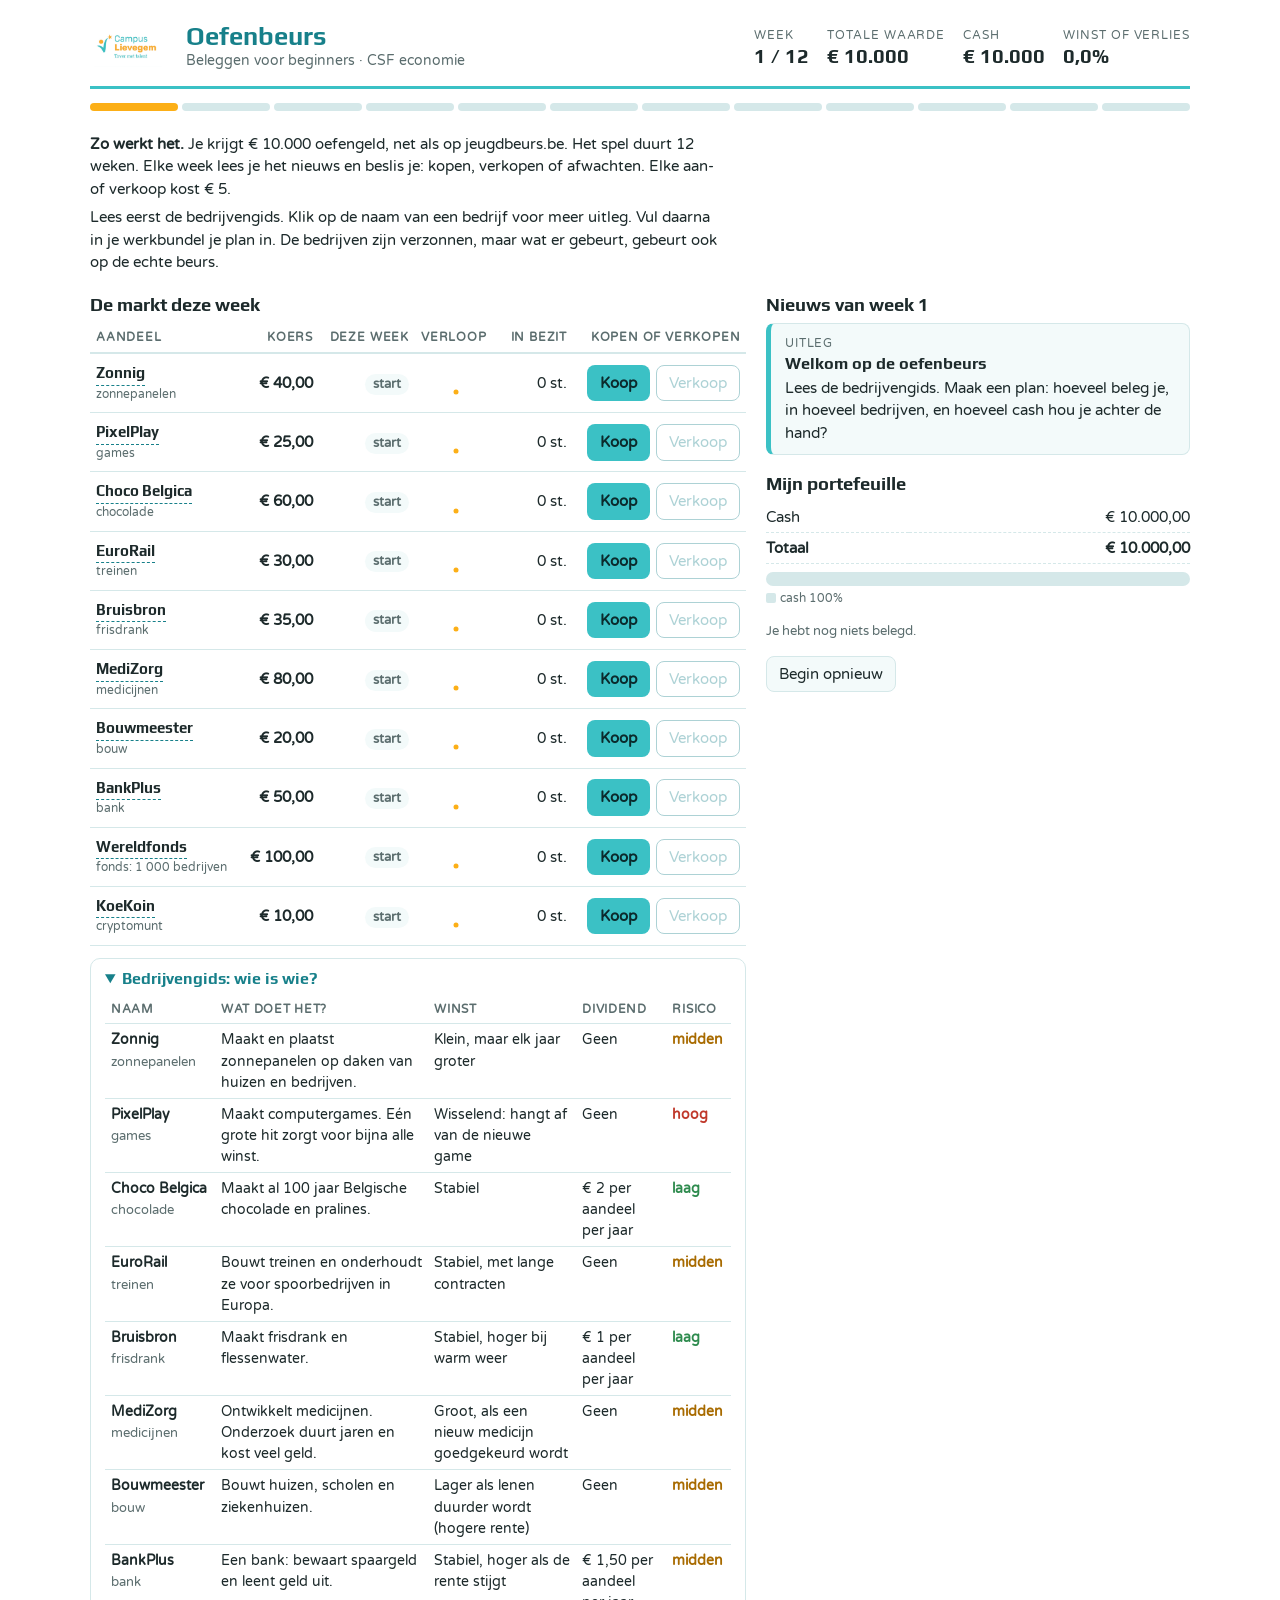
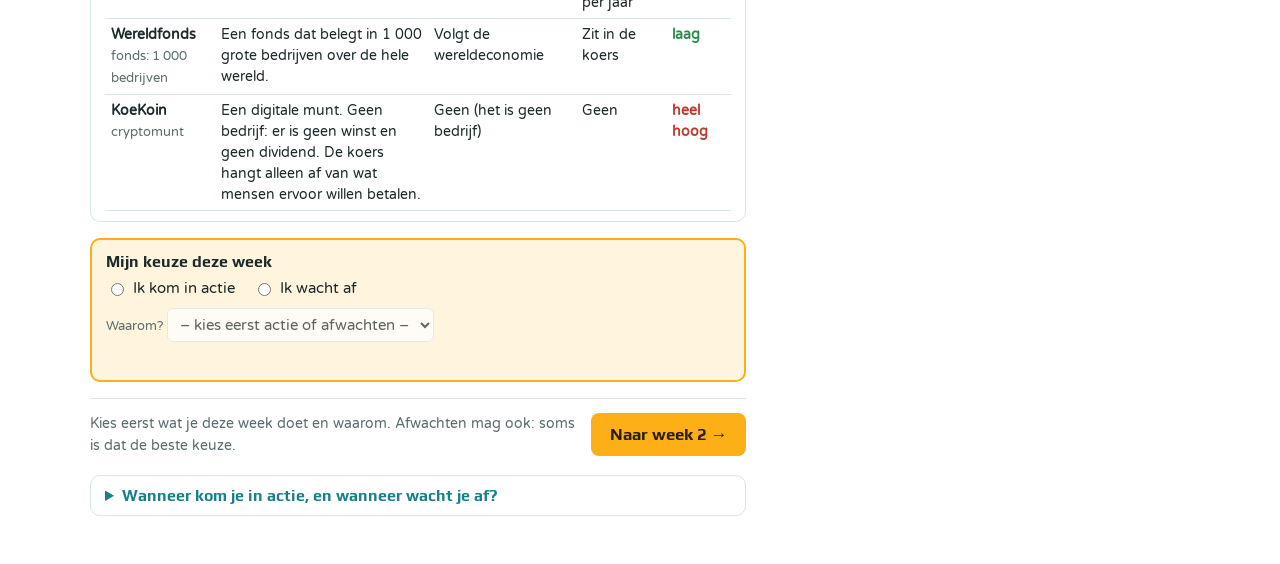
==== oefenbeurs/index.html @ 83dc58f4 "Nieuw project economie: Beleggen voor beginners, met oefenbeurs - projecten/vakken/economie-beleggen" ====
<!doctype html>
<html lang="nl">
<head>
<meta charset="utf-8">
<meta name="viewport" content="width=device-width, initial-scale=1, viewport-fit=cover">
<title>Oefenbeurs CSF</title>
<link rel="icon" href="../assets/logo.png">
<link rel="preconnect" href="https://fonts.googleapis.com">
<link rel="stylesheet" href="https://fonts.googleapis.com/css2?family=Play:wght@400;700&family=Varela+Round&display=swap">
<style>

/* Layout: één kolom op gsm, op breed scherm markt links en nieuws/portefeuille rechts. Huisstijl Campus Lievegem. */
:root {
  --bg: #ffffff; --vlak: #f3fafa; --lijn: #d5e8e9; --tekst: #1d2a2b; --zacht: #5b6d6e;
  --turkoois: #3BC1C5; --turkoois-donker: #17808a; --oranje: #FCAF17; --oranje-donker: #a86b00;
  --groen: #2e8b4e; --rood: #c0392b; --groen-vlak: #e7f5ec; --rood-vlak: #fbeceb; --oranje-vlak: #fff5df;
  --display: "Play", "Trebuchet MS", sans-serif; --body: "Varela Round", "Segoe UI", Arial, sans-serif;
}
@media (prefers-color-scheme: dark) { :root:not([data-theme="light"]) {
  --bg: #121a1b; --vlak: #1a2627; --lijn: #2c3d3e; --tekst: #e6f1f1; --zacht: #9fb4b5;
  --turkoois: #3BC1C5; --turkoois-donker: #6fd6d9; --oranje: #FCAF17; --oranje-donker: #ffc85a;
  --groen: #5fcf85; --rood: #ff7f72; --groen-vlak: #173325; --rood-vlak: #3a1d1b; --oranje-vlak: #3a2e12; color-scheme: dark } }
:root[data-theme="dark"] {
  --bg: #121a1b; --vlak: #1a2627; --lijn: #2c3d3e; --tekst: #e6f1f1; --zacht: #9fb4b5;
  --turkoois: #3BC1C5; --turkoois-donker: #6fd6d9; --oranje: #FCAF17; --oranje-donker: #ffc85a;
  --groen: #5fcf85; --rood: #ff7f72; --groen-vlak: #173325; --rood-vlak: #3a1d1b; --oranje-vlak: #3a2e12; color-scheme: dark }
* { box-sizing: border-box; }
[hidden] { display: none !important; }
body { background: var(--bg); color: var(--tekst); font: 15px/1.5 var(--body); padding-left: max(16px, env(safe-area-inset-left, 0px)); padding-right: max(16px, env(safe-area-inset-right, 0px)); padding-block: 0 40px; }
.wrap { max-width: 1100px; margin: 0 auto; }
header.kop { display: flex; flex-wrap: wrap; align-items: center; gap: 12px 20px; padding-block: 14px; border-bottom: 3px solid var(--turkoois); }
header.kop img { height: 44px; width: auto; background: #fff; border-radius: 6px; padding: 2px 4px; }
header.kop h1 { font: 700 1.6rem/1.1 var(--display); margin: 0; color: var(--turkoois-donker); }
header.kop .sub { color: var(--zacht); font-size: .9rem; }
.kop-cijfers { margin-left: auto; display: flex; gap: 18px; flex-wrap: wrap; }
.cijfer { display: flex; flex-direction: column; }
.cijfer span { font-size: .72rem; text-transform: uppercase; letter-spacing: .08em; color: var(--zacht); }
.cijfer b { font: 700 1.25rem var(--display); font-variant-numeric: tabular-nums; }
.weekbalk { display: flex; gap: 4px; margin: 14px 0 6px; }
.weekbalk i { flex: 1; height: 8px; border-radius: 4px; background: var(--lijn); }
.weekbalk i.af { background: var(--turkoois); }
.weekbalk i.nu { background: var(--oranje); }
.grid { display: grid; grid-template-columns: minmax(0, 1.55fr) minmax(0, 1fr); gap: 20px; margin-top: 10px; }
@media (max-width: 860px) { .grid { grid-template-columns: minmax(0, 1fr); } }
h2 { font: 700 1.15rem var(--display); margin: 0 0 8px; text-wrap: balance; }
.paneel { min-width: 0; }
.nieuws { display: grid; gap: 10px; margin-bottom: 18px; }
.bericht { border: 1px solid var(--lijn); border-left: 5px solid var(--turkoois); border-radius: 8px; padding: 10px 14px; background: var(--vlak); }
.bericht.gerucht { border-left-color: var(--oranje); }
.bericht .bron { font-size: .75rem; text-transform: uppercase; letter-spacing: .06em; color: var(--zacht); }
.bericht .bron b { color: var(--oranje-donker); }
.bericht h3 { margin: 2px 0 4px; font: 700 1.02rem var(--display); }
.bericht p { margin: 0; }
.uitleg { border-radius: 8px; padding: 10px 14px; background: var(--oranje-vlak); margin-bottom: 18px; }
.uitleg b:first-child { display: block; font-size: .75rem; text-transform: uppercase; letter-spacing: .08em; color: var(--oranje-donker); }
table.markt { width: 100%; border-collapse: collapse; font-variant-numeric: tabular-nums; }
table.markt th { text-align: left; font-size: .72rem; text-transform: uppercase; letter-spacing: .07em; color: var(--zacht); border-bottom: 2px solid var(--lijn); padding: 6px 6px; }
table.markt td { border-bottom: 1px solid var(--lijn); padding: 8px 6px; vertical-align: middle; }
table.markt td.r, table.markt th.r { text-align: right; white-space: nowrap; }
.naam b { font-family: var(--display); }
.naam small { display: block; color: var(--zacht); font-size: .78rem; }
.pil { display: inline-block; border-radius: 999px; padding: 1px 8px; font-size: .8rem; font-weight: 700; }
.pil.op { background: var(--groen-vlak); color: var(--groen); }
.pil.neer { background: var(--rood-vlak); color: var(--rood); }
.pil.nul { background: var(--vlak); color: var(--zacht); }
svg.spark { width: 70px; height: 24px; display: block; }
svg.spark path { fill: none; stroke: var(--turkoois-donker); stroke-width: 1.6; }
svg.spark circle { fill: var(--oranje); }
.acties { display: flex; gap: 6px; justify-content: flex-end; flex-wrap: wrap; }
button { font: inherit; cursor: pointer; border-radius: 8px; border: 1px solid transparent; padding: 6px 12px; }
button:focus-visible, input:focus-visible, select:focus-visible { outline: 3px solid var(--oranje); outline-offset: 2px; }
.btn-koop { background: var(--turkoois); color: #0b2a2c; font-weight: 700; }
.btn-verkoop { background: transparent; border-color: var(--turkoois-donker); color: var(--turkoois-donker); }
.btn-verkoop:disabled { opacity: .35; cursor: not-allowed; }
.btn-groot { background: var(--oranje); color: #2b1d00; font: 700 1.05rem var(--display); padding: 10px 18px; }
.btn-licht { background: var(--vlak); border-color: var(--lijn); color: var(--tekst); }
.order { border: 2px solid var(--turkoois); border-radius: 10px; padding: 12px 14px; margin: 12px 0; background: var(--vlak); }
.order[hidden] { display: none !important; }
.order h3 { margin: 0 0 8px; font: 700 1rem var(--display); }
.order .rij { display: flex; flex-wrap: wrap; gap: 10px 14px; align-items: end; }
.order label { display: flex; flex-direction: column; font-size: .82rem; color: var(--zacht); gap: 3px; }
.order input, .order select { font: inherit; padding: 6px 8px; border: 1px solid var(--lijn); border-radius: 6px; background: var(--bg); color: var(--tekst); }
.order input { width: 90px; }
.order .totaal { font-variant-numeric: tabular-nums; }
.melding { margin-top: 8px; font-size: .9rem; min-height: 1.3em; }
.melding.fout { color: var(--rood); }
.port { width: 100%; border-collapse: collapse; font-variant-numeric: tabular-nums; font-size: .92rem; }
.port td { padding: 4px 0; border-bottom: 1px dashed var(--lijn); }
.port td.r { text-align: right; }
.verdeling { display: flex; height: 14px; border-radius: 7px; overflow: hidden; background: var(--lijn); margin: 8px 0 4px; }
.verdeling span { display: block; height: 100%; }
.legende { display: flex; flex-wrap: wrap; gap: 4px 12px; font-size: .78rem; color: var(--zacht); }
.legende i { display: inline-block; width: 10px; height: 10px; border-radius: 2px; margin-right: 4px; vertical-align: -1px; }
details.tips { border: 1px solid var(--lijn); border-radius: 10px; padding: 10px 14px; margin-top: 18px; }
details.tips summary { cursor: pointer; font: 700 1rem var(--display); color: var(--turkoois-donker); }
.tips-grid { display: grid; grid-template-columns: 1fr 1fr; gap: 12px; margin-top: 10px; }
@media (max-width: 520px) { .tips-grid { grid-template-columns: 1fr; } }
.tips-grid div { border-radius: 8px; padding: 8px 12px; }
.tips-grid .doe { background: var(--groen-vlak); }
.tips-grid .wacht { background: var(--oranje-vlak); }
.tips-grid h4 { margin: 0 0 4px; font: 700 .95rem var(--display); }
.tips-grid ul { margin: 0; padding-left: 1.1em; }
.volgende { display: flex; flex-wrap: wrap; gap: 12px; align-items: center; margin-top: 16px; padding-top: 14px; border-top: 1px solid var(--lijn); }
.volgende p { margin: 0; color: var(--zacht); font-size: .9rem; flex: 1 1 220px; }
.intro { max-width: 70ch; padding-block: 10px 4px; }
.intro p { margin: 6px 0; }
.einde { display: grid; gap: 16px; }
.vergelijk { display: grid; grid-template-columns: repeat(3, minmax(0, 1fr)); gap: 10px; }
@media (max-width: 640px) { .vergelijk { grid-template-columns: minmax(0, 1fr); } }
.vergelijk div { border: 1px solid var(--lijn); border-radius: 10px; padding: 10px 12px; }
.vergelijk div.jij { border: 2px solid var(--oranje); }
.vergelijk span:first-child { display: block; font-size: .75rem; text-transform: uppercase; letter-spacing: .07em; color: var(--zacht); }
.vergelijk small { display: block; margin-top: 2px; }
.vergelijk b { display: block; font: 700 1.4rem var(--display); font-variant-numeric: tabular-nums; }
.gedrag { list-style: none; padding: 0; margin: 0; display: grid; gap: 8px; }
.gedrag li { border-radius: 8px; padding: 8px 12px; }
.gedrag li.goed { background: var(--groen-vlak); }
.gedrag li.let { background: var(--oranje-vlak); }
.dagboek { width: 100%; min-height: 160px; font: .85rem/1.45 ui-monospace, Menlo, Consolas, monospace; border: 1px solid var(--lijn); border-radius: 8px; padding: 8px; background: var(--vlak); color: var(--tekst); }
.klein { font-size: .82rem; color: var(--zacht); }
@media (max-width: 600px) {
  table.markt thead { display: none; }
  table.markt tr { display: grid; grid-template-columns: 1fr auto; gap: 2px 10px; padding: 8px 0; border-bottom: 1px solid var(--lijn); }
  table.markt td { border: 0; padding: 2px 0; }
  table.markt td.spark-cel { display: none; }
  table.markt td.acties-cel { grid-column: 1 / -1; }
  .kop-cijfers { margin-left: 0; }
}
@media (prefers-reduced-motion: no-preference) { .bericht, .uitleg { animation: in .35s ease-out; } @keyframes in { from { transform: translateY(4px); opacity: .6; } } }

.naamknop { all: unset; cursor: pointer; font-family: var(--display); font-weight: 700; color: var(--tekst); border-bottom: 1px dashed var(--turkoois-donker); }
.naamknop:focus-visible { outline: 3px solid var(--oranje); outline-offset: 2px; }
.profiel { border: 1px solid var(--lijn); border-radius: 10px; padding: 10px 14px; margin: 10px 0; background: var(--vlak); }
.profiel h3 { margin: 0 0 6px; font: 700 1rem var(--display); }
.profiel dl { display: grid; grid-template-columns: max-content minmax(0, 1fr); gap: 2px 12px; margin: 0; }
.profiel dt { color: var(--zacht); font-size: .85rem; }
.profiel dd { margin: 0; }
.risico { font-weight: 700; }
.risico.laag { color: var(--groen); } .risico.midden { color: var(--oranje-donker); } .risico.hoog { color: var(--rood); }
details.gids { border: 1px solid var(--lijn); border-radius: 10px; padding: 10px 14px; margin: 12px 0 0; }
details.gids summary { cursor: pointer; font: 700 1rem var(--display); color: var(--turkoois-donker); }
.gids-tabel { width: 100%; border-collapse: collapse; font-size: .88rem; margin-top: 8px; }
.gids-tabel th, .gids-tabel td { text-align: left; border-bottom: 1px solid var(--lijn); padding: 5px 6px; vertical-align: top; }
.gids-tabel th { font-size: .72rem; text-transform: uppercase; letter-spacing: .06em; color: var(--zacht); }
.weekkeuze { border: 2px solid var(--oranje); border-radius: 10px; padding: 12px 14px; margin-top: 16px; background: var(--oranje-vlak); }
.weekkeuze h3 { margin: 0 0 6px; font: 700 1rem var(--display); }
.weekkeuze .keuzes { display: flex; flex-wrap: wrap; gap: 8px 18px; margin: 4px 0 8px; }
.weekkeuze label { display: inline-flex; gap: 6px; align-items: center; cursor: pointer; }
.weekkeuze select { font: inherit; padding: 6px 8px; border: 1px solid var(--lijn); border-radius: 6px; background: var(--bg); color: var(--tekst); max-width: 100%; }
.btn-groot:disabled { opacity: .45; cursor: not-allowed; }
.rustpunt { max-width: 70ch; display: grid; gap: 12px; padding-block: 16px; }
.rustpunt label { display: grid; gap: 4px; font-weight: 700; }
.rustpunt textarea { font: inherit; min-height: 70px; padding: 8px; border: 1px solid var(--lijn); border-radius: 8px; background: var(--bg); color: var(--tekst); }
.pil.crypto { background: var(--oranje-vlak); color: var(--oranje-donker); }


</style>
</head>
<body>
<div class="wrap">
  <header class="kop">
    <img src="../assets/logo.png" alt="Campus Lievegem">
    <div><h1>Oefenbeurs</h1><div class="sub">Beleggen voor beginners · CSF economie</div></div>
    <div class="kop-cijfers" aria-live="polite">
      <div class="cijfer"><span>Week</span><b id="k-week">1 / 12</b></div>
      <div class="cijfer"><span>Totale waarde</span><b id="k-totaal">€ 10.000</b></div>
      <div class="cijfer"><span>Cash</span><b id="k-cash">€ 10.000</b></div>
      <div class="cijfer"><span>Winst of verlies</span><b id="k-winst">0,0%</b></div>
    </div>
  </header>
  <div class="weekbalk" id="weekbalk" aria-hidden="true"></div>

  <main id="spel">
    <div class="intro" id="intro">
      <p><b>Zo werkt het.</b> Je krijgt € 10.000 oefengeld, net als op jeugdbeurs.be. Het spel duurt 12 weken. Elke week lees je het nieuws en beslis je: kopen, verkopen of afwachten. Elke aan- of verkoop kost € 5.</p>
      <p>Lees eerst de bedrijvengids. Klik op de naam van een bedrijf voor meer uitleg. Vul daarna in je werkbundel je plan in. De bedrijven zijn verzonnen, maar wat er gebeurt, gebeurt ook op de echte beurs.</p>
    </div>
    <div class="grid">
      <section class="paneel" aria-labelledby="h-markt">
        <h2 id="h-markt">De markt deze week</h2>
        <div style="overflow-x:auto"><table class="markt" id="markt"></table></div>
        <div class="profiel" id="profiel" hidden></div>
        <div class="order" id="order" hidden>
          <h3 id="o-titel">Koop</h3>
          <div class="rij">
            <label for="o-aantal">Aantal stuks<input type="number" id="o-aantal" min="1" step="1" value="10" inputmode="numeric"></label>
            <label for="o-reden">Waarom doe je dit?
              <select id="o-reden">
                <option value="">– kies je reden –</option>
                <option>Ik spreid mijn geld over meer bedrijven</option>
                <option>Ik volg mijn plan</option>
                <option>Goed nieuws uit een betrouwbare bron</option>
                <option>Slecht nieuws uit een betrouwbare bron</option>
                <option>Ik denk dat het lang goed zal gaan met dit bedrijf</option>
                <option>Ik heb te veel van één aandeel</option>
                <option>Iedereen koopt het nu</option>
                <option>Ik ben bang dat het nog verder zakt</option>
              </select>
            </label>
            <div class="totaal" id="o-totaal"></div>
          </div>
          <div class="rij" style="margin-top:10px">
            <button type="button" class="btn-koop" id="o-ok">Bevestig</button>
            <button type="button" class="btn-licht" id="o-annuleer">Annuleer</button>
          </div>
          <div class="melding" id="o-melding" aria-live="polite"></div>
        </div>
        <details class="gids" id="gids">
          <summary>Bedrijvengids: wie is wie?</summary>
          <div style="overflow-x:auto"><table class="gids-tabel" id="gids-tabel"></table></div>
        </details>
        <div class="weekkeuze" id="weekkeuze">
          <h3>Mijn keuze deze week</h3>
          <div class="keuzes" role="radiogroup" aria-label="Wat doe je met het nieuws van deze week?">
            <label for="wk-actie"><input type="radio" name="wk" id="wk-actie" value="actie"> Ik kom in actie</label>
            <label for="wk-wacht"><input type="radio" name="wk" id="wk-wacht" value="wacht"> Ik wacht af</label>
          </div>
          <label for="wk-reden" class="klein">Waarom?</label>
          <select id="wk-reden"><option value="">– kies eerst actie of afwachten –</option></select>
          <div class="melding" id="wk-melding" aria-live="polite"></div>
        </div>
        <div class="volgende">
          <p id="v-tekst">Kies eerst wat je deze week doet en waarom. Afwachten mag ook: soms is dat de beste keuze.</p>
          <button type="button" class="btn-groot" id="volgende">Naar week 2 →</button>
        </div>
        <details class="tips" id="tips">
          <summary>Wanneer kom je in actie, en wanneer wacht je af?</summary>
          <div class="tips-grid">
            <div class="doe"><h4>Tijd voor actie</h4><ul>
              <li>Een betrouwbare bron meldt echt slecht nieuws over een bedrijf, en je gelooft niet meer in dat bedrijf.</li>
              <li>Meer dan de helft van je geld zit in één aandeel. Spreid het.</li>
              <li>Je volgt je plan: je wou bijvoorbeeld elke week een vast bedrag beleggen.</li>
            </ul></div>
            <div class="wacht"><h4>Beter afwachten</h4><ul>
              <li>Het nieuws is een gerucht zonder bron.</li>
              <li>De hele beurs zakt een beetje. Dat gebeurt geregeld en herstelt vaak.</li>
              <li>Iedereen op sociale media roept dat je nú moet kopen.</li>
              <li>Het nieuws staat al in de krant: de koers heeft al gereageerd.</li>
            </ul></div>
          </div>
        </details>
      </section>
      <aside class="paneel" aria-labelledby="h-nieuws">
        <h2 id="h-nieuws">Nieuws van week <span id="n-week">1</span></h2>
        <div id="terugblik"></div>
        <div class="nieuws" id="nieuws"></div>
        <h2>Mijn portefeuille</h2>
        <table class="port" id="port"></table>
        <div class="verdeling" id="verdeling"></div>
        <div class="legende" id="legende"></div>
        <p class="klein" id="spreid"></p>
        <p style="margin-top:14px"><button type="button" class="btn-licht" id="opnieuw">Begin opnieuw</button> <span class="klein" id="opnieuw-vraag" hidden>Zeker? <button type="button" class="btn-licht" id="opnieuw-ja">Ja, wis alles</button></span></p>
      </aside>
    </div>
  </main>

  <section id="rustpunt" class="rustpunt" hidden aria-labelledby="h-rust">
    <h2 id="h-rust" style="font-size:1.4rem">Rustpunt: de helft is voorbij</h2>
    <p>Stop even. Kijk naar je portefeuille en je dagboek. Beantwoord de drie vragen. Je antwoorden komen in je dagboek.</p>
    <p id="rust-stand" class="klein"></p>
    <label for="r1">1. Hoe staat je portefeuille ervoor? Wat ging goed, wat niet?<textarea id="r1"></textarea></label>
    <label for="r2">2. Welke beslissing was achteraf slim? Welke niet? Waarom?<textarea id="r2"></textarea></label>
    <label for="r3">3. Wat doe je in de volgende zes weken anders?<textarea id="r3"></textarea></label>
    <div class="melding" id="r-melding" aria-live="polite"></div>
    <p><button type="button" class="btn-groot" id="rust-verder">Ga verder naar week 7 →</button></p>
  </section>

  <section id="einde" class="einde" hidden></section>
</div>
<script>
(function () {
  var KOST = 5, START = 10000, WEKEN = 12, SLEUTEL = "oefenbeurs-csf-v2";
  var AANDELEN = [
    { id: "ZON", naam: "Zonnig", sector: "zonnepanelen", start: 40, kleur: "#FCAF17", wat: "Maakt en plaatst zonnepanelen op daken van huizen en bedrijven.", winst: "Klein, maar elk jaar groter", div: "Geen", risico: "midden" },
    { id: "PIX", naam: "PixelPlay", sector: "games", start: 25, kleur: "#8e6bd6", wat: "Maakt computergames. Eén grote hit zorgt voor bijna alle winst.", winst: "Wisselend: hangt af van de nieuwe game", div: "Geen", risico: "hoog" },
    { id: "CHO", naam: "Choco Belgica", sector: "chocolade", start: 60, kleur: "#8b5a3c", wat: "Maakt al 100 jaar Belgische chocolade en pralines.", winst: "Stabiel", div: "€ 2 per aandeel per jaar", risico: "laag" },
    { id: "RAIL", naam: "EuroRail", sector: "treinen", start: 30, kleur: "#3BC1C5", wat: "Bouwt treinen en onderhoudt ze voor spoorbedrijven in Europa.", winst: "Stabiel, met lange contracten", div: "Geen", risico: "midden" },
    { id: "BRU", naam: "Bruisbron", sector: "frisdrank", start: 35, kleur: "#5aa9e6", wat: "Maakt frisdrank en flessenwater.", winst: "Stabiel, hoger bij warm weer", div: "€ 1 per aandeel per jaar", risico: "laag" },
    { id: "MED", naam: "MediZorg", sector: "medicijnen", start: 80, kleur: "#d9363e", wat: "Ontwikkelt medicijnen. Onderzoek duurt jaren en kost veel geld.", winst: "Groot, als een nieuw medicijn goedgekeurd wordt", div: "Geen", risico: "midden" },
    { id: "BOUW", naam: "Bouwmeester", sector: "bouw", start: 20, kleur: "#7a7f86", wat: "Bouwt huizen, scholen en ziekenhuizen.", winst: "Lager als lenen duurder wordt (hogere rente)", div: "Geen", risico: "midden" },
    { id: "BANK", naam: "BankPlus", sector: "bank", start: 50, kleur: "#1f4e79", wat: "Een bank: bewaart spaargeld en leent geld uit.", winst: "Stabiel, hoger als de rente stijgt", div: "€ 1,50 per aandeel per jaar", risico: "midden" },
    { id: "FONDS", naam: "Wereldfonds", sector: "fonds: 1 000 bedrijven", start: 100, kleur: "#2e8b4e", wat: "Een fonds dat belegt in 1 000 grote bedrijven over de hele wereld.", winst: "Volgt de wereldeconomie", div: "Zit in de koers", risico: "laag" },
    { id: "KOE", naam: "KoeKoin", sector: "cryptomunt", start: 10, kleur: "#e67e22", wat: "Een digitale munt. Geen bedrijf: er is geen winst en geen dividend. De koers hangt alleen af van wat mensen ervoor willen betalen.", winst: "Geen (het is geen bedrijf)", div: "Geen", risico: "heel hoog" }
  ];
  /* koersverandering in % bij het begin van week w, in de volgorde van AANDELEN */
  var VERANDERING = {
    2: [1, 12, 0, 1, 0, 1, 0, 0, 1, 8],
    3: [-15, 2, 1, -1, 1, 0, 1, 0, 0, -20],
    4: [18, -2, 1, 2, 0, 15, 0, 1, 1, 10],
    5: [2, 1, -3, 0, -2, 1, 1, 1, 1, 5],
    6: [1, -3, -6, 1, 6, 0, -1, 0, 0, -8],
    7: [-7, -9, -4, -6, -3, -4, -10, 4, -5, -15],
    8: [2, 3, 2, 10, 1, 2, -2, 1, 2, 12],
    9: [1, 20, 1, 1, 0, 1, 0, 0, 1, 30],
    10: [2, -30, 1, 0, 1, -6, 1, 0, 1, -35],
    11: [4, 3, 3, 4, 2, 3, 8, 1, 4, -5],
    12: [6, -2, 3, 1, 2, 4, 2, -2, 1, 6]
  };
  var DIVIDEND = { 5: { CHO: 2, BRU: 1 }, 12: { BANK: 1.5 } };
  var K = "Krant · De Financiële Tijd";
  var NIEUWS = {
    1: [{ bron: "Uitleg", t: "Welkom op de oefenbeurs", p: "Lees de bedrijvengids. Maak een plan: hoeveel beleg je, in hoeveel bedrijven, en hoeveel cash hou je achter de hand?" }],
    2: [{ bron: "Persbericht van PixelPlay", t: "PixelPlay kondigt een nieuwe game aan", p: "De game komt over twee maanden uit. Gamers zijn enthousiast. Het aandeel stijgt meteen met 12%." },
        { bron: "Sociale media · <b>onbevestigd</b>", g: true, t: "“Bekende rapper betaalt zijn auto met KoeKoin!”", p: "Een filmpje gaat rond. Niemand weet of het echt is. KoeKoin stijgt 8%." }],
    3: [{ bron: "Sociale media · <b>onbevestigd</b>", g: true, t: "“Zonnig gaat failliet!!!”", p: "Een anoniem account beweert dat Zonnig bijna failliet is. Er is geen bewijs. Veel mensen verkopen in paniek: −15%." },
        { bron: K, t: "Hackers stelen KoeKoins bij een handelsplatform", p: "Een online platform waar mensen KoeKoins bewaren, werd gehackt. KoeKoin zakt 20%." }],
    4: [{ bron: K, t: "Zonnig: ‘Het gerucht klopt niet. We verkochten nooit zoveel panelen.’", p: "Zonnig toont zijn cijfers: de verkoop steeg met 20%. Het aandeel herstelt: +18%." },
        { bron: "Persbericht van MediZorg", t: "Nieuw medicijn tegen migraine goedgekeurd", p: "Na acht jaar onderzoek mag MediZorg zijn medicijn verkopen. Het aandeel stijgt 15%." }],
    5: [{ bron: "Persberichten van Choco Belgica en Bruisbron", t: "Dividend: € 2 per aandeel Choco Belgica, € 1 per aandeel Bruisbron", p: "Wie die aandelen heeft, krijgt het dividend op zijn rekening. Na de uitbetaling zakt de koers met ongeveer dat bedrag." }],
    6: [{ bron: K, t: "Cacao is 40% duurder dan vorig jaar", p: "Slechte oogsten in West-Afrika maken cacao duur. Choco Belgica zakt 6%." },
        { bron: K, t: "Hittegolf: Bruisbron verkoopt recordaantal flessen", p: "Door het warme weer drinkt iedereen meer. Bruisbron stijgt 6%." }],
    7: [{ bron: K, t: "De rente stijgt: bijna alle beurzen zakken", p: "Lenen wordt duurder. Beleggers worden voorzichtig. Bouwmeester zakt 10%: minder mensen bouwen. BankPlus stijgt 4%: banken verdienen meer aan een hogere rente." }],
    8: [{ bron: "Persbericht van EuroRail", t: "EuroRail bouwt de nieuwe nachttrein Brussel–Rome", p: "Het contract loopt tien jaar. EuroRail stijgt 10%." }],
    9: [{ bron: "Sociale media · <b>influencer</b>", g: true, t: "“PixelPlay gaat naar de maan 🚀 Koop NU!”", p: "Een influencer met 2 miljoen volgers roept iedereen op om PixelPlay te kopen. Het aandeel springt 20% omhoog." },
        { bron: "Sociale media · <b>onbevestigd</b>", g: true, t: "“KoeKoin wordt de munt van de toekomst!”", p: "Een filmpje gaat viraal. KoeKoin stijgt 30% in één week." }],
    10: [{ bron: "Persbericht van PixelPlay", t: "Nieuwe game uitgesteld tot volgend jaar", p: "Er zitten nog te veel fouten in. Beleggers zijn teleurgesteld: −30%." },
         { bron: K, t: "KoeKoin crasht", p: "Wie vorige week kocht, verkoopt in paniek. KoeKoin zakt 35%." },
         { bron: K, t: "Onderzoekers melden een mogelijke bijwerking van het migrainemedicijn", p: "Het is nog niet zeker. Er volgt meer onderzoek. MediZorg zakt 6%." }],
    11: [{ bron: K, t: "De rust keert terug op de beurs", p: "De rente steeg minder dan gevreesd. De meeste aandelen herstellen." },
         { bron: "Persbericht van Bouwmeester", t: "Bouwmeester bouwt een nieuw ziekenhuis", p: "Een opdracht van vijf jaar. Bouwmeester stijgt 8%." }],
    12: [{ bron: K, t: "Goede cijfers voor Zonnig, Choco Belgica en MediZorg", p: "De bijwerking blijkt heel zeldzaam. Zonnig en Choco Belgica verdienen meer. Dit is de laatste week van het spel." },
         { bron: "Persbericht van BankPlus", t: "BankPlus betaalt € 1,50 dividend per aandeel", p: "Na de uitbetaling zakt de koers met ongeveer dat bedrag." }]
  };
  var LES = {
    3: "Je zag het nieuws pas toen de koers al gereageerd had. Op de beurs gebeurt dat meteen. Wie dan nog koopt, koopt duur.",
    4: "Het gerucht over Zonnig klopte niet. Wie in paniek verkocht, mist nu het herstel. Controleer altijd eerst de bron.",
    5: "Het medicijn van MediZorg is echt nieuws: het bedrijf gaat meer verkopen. KoeKoin steeg ook, zonder enig nieuws. Crypto schommelt soms zomaar.",
    6: "Een dividend is een deel van de winst. Je verdient zo geld zonder te verkopen.",
    7: "Choco Belgica verloor, Bruisbron won. Wie gespreid belegt, voelt één slecht bericht minder.",
    8: "Bijna alles daalde, maar BankPlus steeg. Niet elke sector reageert hetzelfde op de rente. Zulke dalingen herstellen vaak na een tijd.",
    9: "Een contract van tien jaar is echt nieuws: het bedrijf verdient er lang aan.",
    10: "Wat zegt een influencer niet? Of hij zelf aandelen heeft die hij duur wil verkopen.",
    11: "Na de hype kwam de val. Bij MediZorg was het nieuws onzeker: dan wacht je beter op meer informatie.",
    12: "Wie in week 7 niet in paniek verkocht, ziet zijn geld terugkomen. Geduld loont meestal."
  };
  var REDENEN = {
    actie: ["Ik spreid mijn geld over meer bedrijven", "Ik volg mijn plan", "Betrouwbaar nieuws over een bedrijf", "Ik heb te veel van één aandeel", "Iedereen koopt het nu", "Ik ben bang dat het verder zakt"],
    wacht: ["Het nieuws is een gerucht zonder bron", "De hele beurs zakt, dat herstelt vaak", "Het nieuws zit al in de koers", "Ik volg mijn plan", "Het nieuws is nog onzeker", "Ik twijfel nog"]
  };

  var S;
  function nieuw() {
    var b = {}; AANDELEN.forEach(function (a) { b[a.id] = 0; });
    return { week: 1, cash: START, bezit: b, orders: [], keuzes: [], rust: null, koers: koersen(), maxAandeel: 0, maxCrypto: 0 };
  }
  function koersen() {
    var k = {}; AANDELEN.forEach(function (a, i) { var p = [a.start]; for (var w = 2; w <= WEKEN; w++) p.push(Math.round(p[p.length - 1] * (1 + VERANDERING[w][i] / 100) * 100) / 100); k[a.id] = p; }); return k;
  }
  function laad() { try { var x = JSON.parse(localStorage.getItem(SLEUTEL) || "null"); if (x && x.week && x.bezit && x.keuzes) { x.koers = koersen(); return x; } } catch (e) {} return nieuw(); }
  function bewaar() { try { localStorage.setItem(SLEUTEL, JSON.stringify(S)); } catch (e) {} }
  function eur(x, d) { d = d === undefined ? 2 : d; return "€ " + Number(x).toLocaleString("nl-BE", { minimumFractionDigits: d, maximumFractionDigits: d }); }
  function pct(x) { return (x > 0 ? "+" : "") + x.toLocaleString("nl-BE", { minimumFractionDigits: 1, maximumFractionDigits: 1 }) + "%"; }
  function aandeel(id) { return AANDELEN.filter(function (a) { return a.id === id; })[0]; }
  function prijs(id, w) { return S.koers[id][(w || S.week) - 1]; }
  function waarde(w) { var t = S.cash; AANDELEN.forEach(function (a) { t += S.bezit[a.id] * prijs(a.id, w); }); return t; }
  function aandelen() {
    var inv = 0, max = 0, kr = 0; AANDELEN.forEach(function (a) { var v = S.bezit[a.id] * prijs(a.id); inv += v; if (a.id === "KOE") kr = v; if (a.id !== "FONDS") max = Math.max(max, v); });
    return { grootste: inv > 0 ? max / inv : 0, crypto: inv > 0 ? kr / waarde() : 0 };
  }
  var $ = function (id) { return document.getElementById(id); };
  function esc(t) { return String(t).replace(/&/g, "&amp;").replace(/</g, "&lt;").replace(/>/g, "&gt;"); }

  function spark(id) {
    var p = S.koers[id].slice(0, S.week), mn = Math.min.apply(null, p), mx = Math.max.apply(null, p), r = mx - mn || 1;
    var pts = p.map(function (v, i) { return [p.length === 1 ? 35 : 2 + i * 66 / (WEKEN - 1), 21 - (v - mn) / r * 18]; });
    var d = pts.map(function (q, i) { return (i ? "L" : "M") + q[0].toFixed(1) + " " + q[1].toFixed(1); }).join(" "), e = pts[pts.length - 1];
    return '<svg class="spark" viewBox="0 0 70 24" aria-hidden="true"><path d="' + d + '"/><circle cx="' + e[0].toFixed(1) + '" cy="' + e[1].toFixed(1) + '" r="2.5"/></svg>';
  }
  function tekenMarkt() {
    var h = '<thead><tr><th>Aandeel</th><th class="r">Koers</th><th class="r">Deze week</th><th class="spark-cel">Verloop</th><th class="r">In bezit</th><th class="r">Kopen of verkopen</th></tr></thead><tbody>';
    AANDELEN.forEach(function (a, i) {
      var v = S.week > 1 ? VERANDERING[S.week][i] : 0, c = v > 0 ? "op" : v < 0 ? "neer" : "nul";
      h += '<tr><td class="naam"><button type="button" class="naamknop" data-info="' + a.id + '">' + a.naam + "</button><small>" + a.sector + '</small></td><td class="r"><b>' + eur(prijs(a.id)) + '</b></td><td class="r"><span class="pil ' + c + '">' + (S.week > 1 ? pct(v) : "start") + '</span></td><td class="spark-cel">' + spark(a.id) +
        '</td><td class="r">' + S.bezit[a.id] + ' st.</td><td class="acties-cel"><div class="acties"><button type="button" class="btn-koop" data-koop="' + a.id + '">Koop</button><button type="button" class="btn-verkoop" data-verkoop="' + a.id + '"' + (S.bezit[a.id] ? "" : " disabled") + ">Verkoop</button></div></td></tr>";
    });
    $("markt").innerHTML = h + "</tbody>";
  }
  function risico(r) { return '<span class="risico ' + (r === "laag" ? "laag" : r === "midden" ? "midden" : "hoog") + '">' + r + "</span>"; }
  function tekenGids() {
    $("gids-tabel").innerHTML = "<tr><th>Naam</th><th>Wat doet het?</th><th>Winst</th><th>Dividend</th><th>Risico</th></tr>" +
      AANDELEN.map(function (a) { return "<tr><td><b>" + a.naam + "</b><br><span class=\"klein\">" + a.sector + "</span></td><td>" + a.wat + "</td><td>" + a.winst + "</td><td>" + a.div + "</td><td>" + risico(a.risico) + "</td></tr>"; }).join("");
    if (S.week === 1) $("gids").open = true;
  }
  function toonProfiel(id) {
    var a = aandeel(id), el = $("profiel");
    if (!el.hidden && el.dataset.id === id) { el.hidden = true; return; }
    el.dataset.id = id; el.hidden = false;
    el.innerHTML = "<h3>" + a.naam + " · " + a.sector + "</h3><dl><dt>Wat doet het?</dt><dd>" + a.wat + "</dd><dt>Winst</dt><dd>" + a.winst + "</dd><dt>Dividend</dt><dd>" + a.div + "</dd><dt>Risico</dt><dd>" + risico(a.risico) + "</dd><dt>Startkoers</dt><dd>" + eur(a.start) + "</dd></dl>";
  }
  function tekenNieuws() {
    $("n-week").textContent = S.week;
    $("nieuws").innerHTML = (NIEUWS[S.week] || []).map(function (n) { return '<article class="bericht' + (n.g ? " gerucht" : "") + '"><div class="bron">' + n.bron + "</div><h3>" + n.t + "</h3><p>" + n.p + "</p></article>"; }).join("");
    $("terugblik").innerHTML = LES[S.week] ? '<div class="uitleg"><b>Wat leer je van vorige week?</b>' + LES[S.week] + "</div>" : "";
  }
  function tekenPort() {
    var t = waarde(), rijen = "", bal = "", leg = "";
    AANDELEN.forEach(function (a) {
      var v = S.bezit[a.id] * prijs(a.id); if (!v) return;
      rijen += "<tr><td>" + a.naam + " · " + S.bezit[a.id] + ' st.</td><td class="r">' + eur(v) + "</td></tr>";
      bal += '<span style="width:' + (v / t * 100) + "%;background:" + a.kleur + '" title="' + a.naam + '"></span>';
      leg += '<span><i style="background:' + a.kleur + '"></i>' + a.naam + " " + Math.round(v / t * 100) + "%</span>";
    });
    rijen += '<tr><td>Cash</td><td class="r">' + eur(S.cash) + '</td></tr><tr><td><b>Totaal</b></td><td class="r"><b>' + eur(t) + "</b></td></tr>";
    bal += '<span style="width:' + (S.cash / t * 100) + '%;background:var(--lijn)"></span>'; leg += '<span><i style="background:var(--lijn)"></i>cash ' + Math.round(S.cash / t * 100) + "%</span>";
    $("port").innerHTML = rijen; $("verdeling").innerHTML = bal; $("legende").innerHTML = leg;
    var g = aandelen();
    $("spreid").textContent = g.crypto > 0.25 ? "Let op: meer dan een kwart van je geld zit in een cryptomunt. Dat is heel riskant." : g.grootste >= 0.5 ? "Let op: de helft of meer van je belegd geld zit in één bedrijf. Alle eieren in één mand?" : g.grootste > 0 ? "Je geld is gespreid. Goed zo." : "Je hebt nog niets belegd.";
  }
  function tekenKeuze() {
    var k = S.keuzes.filter(function (x) { return x.week === S.week; })[0];
    $("wk-actie").checked = !!k && k.soort === "actie"; $("wk-wacht").checked = !!k && k.soort === "wacht";
    vulRedenen(k ? k.soort : "", k ? k.reden : "");
    $("wk-melding").textContent = ""; $("wk-melding").className = "melding";
  }
  function vulRedenen(soort, gekozen) {
    var sel = $("wk-reden");
    sel.innerHTML = soort ? '<option value="">– kies je reden –</option>' + REDENEN[soort].map(function (r) { return "<option" + (r === gekozen ? " selected" : "") + ">" + r + "</option>"; }).join("") : '<option value="">– kies eerst actie of afwachten –</option>';
    sel.disabled = !soort;
  }
  function tekenKop() {
    var t = waarde();
    $("k-week").textContent = S.week + " / " + WEKEN; $("k-totaal").textContent = eur(t, 0); $("k-cash").textContent = eur(S.cash, 0);
    var w = (t / START - 1) * 100; $("k-winst").textContent = pct(w); $("k-winst").style.color = w > 0 ? "var(--groen)" : w < 0 ? "var(--rood)" : "";
    var b = ""; for (var i = 1; i <= WEKEN; i++) b += '<i class="' + (i < S.week ? "af" : i === S.week ? "nu" : "") + '"></i>'; $("weekbalk").innerHTML = b;
    $("volgende").textContent = S.week < WEKEN ? "Naar week " + (S.week + 1) + " →" : "Bekijk mijn resultaat →";
    $("intro").hidden = S.week > 1;
  }
  function teken() { tekenKop(); tekenMarkt(); tekenNieuws(); tekenPort(); tekenKeuze(); bewaar(); }

  /* ---------- kopen en verkopen ---------- */
  var O = null;
  function openOrder(soort, id) {
    O = { soort: soort, id: id }; var a = aandeel(id);
    $("o-titel").textContent = (soort === "koop" ? "Koop " : "Verkoop ") + a.naam + " aan " + eur(prijs(id));
    $("o-ok").className = soort === "koop" ? "btn-koop" : "btn-verkoop";
    $("o-aantal").value = soort === "koop" ? Math.max(1, Math.floor(Math.min(1000, S.cash - KOST) / prijs(id))) : S.bezit[id];
    $("o-reden").value = ""; $("o-melding").textContent = ""; $("o-melding").className = "melding";
    $("order").hidden = false; totaal(); $("o-aantal").focus();
  }
  function totaal() {
    if (!O) return; var n = Math.floor(Number($("o-aantal").value) || 0), b = n * prijs(O.id);
    $("o-totaal").textContent = O.soort === "koop" ? "Je betaalt " + eur(b) + " + " + eur(KOST) + " kosten = " + eur(b + KOST) : "Je krijgt " + eur(b) + " − " + eur(KOST) + " kosten = " + eur(b - KOST);
  }
  function bevestig() {
    var n = Math.floor(Number($("o-aantal").value) || 0), p = prijs(O.id), m = $("o-melding"), reden = $("o-reden").value;
    m.className = "melding fout";
    if (n < 1) { m.textContent = "Vul een aantal in van minstens 1."; return; }
    if (!reden) { m.textContent = "Kies eerst waarom je dit doet. Zo leer je van je eigen keuzes."; return; }
    if (O.soort === "koop" && n * p + KOST > S.cash + 1e-9) { m.textContent = "Te weinig cash. Je kan hoogstens " + Math.max(0, Math.floor((S.cash - KOST) / p)) + " stuks kopen."; return; }
    if (O.soort === "verkoop" && n > S.bezit[O.id]) { m.textContent = "Je hebt maar " + S.bezit[O.id] + " stuks."; return; }
    if (O.soort === "koop") { S.cash -= n * p + KOST; S.bezit[O.id] += n; } else { S.cash += n * p - KOST; S.bezit[O.id] -= n; }
    S.cash = Math.round(S.cash * 100) / 100;
    S.orders.push({ week: S.week, soort: O.soort, id: O.id, n: n, p: p, reden: reden });
    $("order").hidden = true; O = null; teken();
  }

  /* ---------- volgende week, met weekkeuze en rustpunt ---------- */
  function volgende() {
    var soort = $("wk-actie").checked ? "actie" : $("wk-wacht").checked ? "wacht" : "", reden = $("wk-reden").value, m = $("wk-melding");
    m.className = "melding fout";
    if (!soort) { m.textContent = "Kies eerst: kom je in actie of wacht je af?"; $("weekkeuze").scrollIntoView({ block: "center" }); return; }
    if (!reden) { m.textContent = "Kies ook waarom."; return; }
    var deze = S.orders.filter(function (o) { return o.week === S.week && o.soort !== "dividend"; }).length;
    if (soort === "actie" && !deze) { m.textContent = "Je koos ‘in actie’, maar je kocht of verkocht niets. Doe een aan- of verkoop, of kies ‘ik wacht af’."; return; }
    S.keuzes = S.keuzes.filter(function (x) { return x.week !== S.week; }).concat([{ week: S.week, soort: soort, reden: reden, orders: deze }]);
    var g = aandelen(); S.maxAandeel = Math.max(S.maxAandeel, g.grootste); S.maxCrypto = Math.max(S.maxCrypto, g.crypto);
    if (S.week === 6 && !S.rust) { bewaar(); return toonRust(); }
    if (S.week >= WEKEN) { S.klaar = true; bewaar(); return toonEinde(); }
    gaNaarWeek(S.week + 1);
  }
  function gaNaarWeek(w) {
    S.week = w;
    var d = DIVIDEND[w]; if (d) Object.keys(d).forEach(function (id) { if (S.bezit[id]) { S.cash = Math.round((S.cash + S.bezit[id] * d[id]) * 100) / 100; S.orders.push({ week: w, soort: "dividend", id: id, n: S.bezit[id], p: d[id], reden: "dividend ontvangen" }); } });
    $("order").hidden = true; $("profiel").hidden = true; O = null; teken();
    $("h-nieuws").scrollIntoView({ behavior: matchMedia("(prefers-reduced-motion: reduce)").matches ? "auto" : "smooth", block: "start" });
  }
  function toonRust() {
    $("spel").hidden = true; $("rustpunt").hidden = false;
    $("rust-stand").textContent = "Na 6 weken: " + eur(waarde(), 0) + " (" + pct((waarde() / START - 1) * 100) + "). Je deed " + S.orders.filter(function (o) { return o.soort !== "dividend"; }).length + " aan- of verkopen.";
    $("r1").focus(); window.scrollTo(0, 0);
  }
  function rustVerder() {
    var a = [$("r1").value.trim(), $("r2").value.trim(), $("r3").value.trim()], m = $("r-melding");
    if (a.some(function (x) { return x.length < 20; })) { m.className = "melding fout"; m.textContent = "Schrijf bij elke vraag minstens één volledige zin."; return; }
    S.rust = a; $("rustpunt").hidden = true; $("spel").hidden = false; gaNaarWeek(7);
  }

  /* ---------- einde: resultaat en gedrag ---------- */
  function benchmark(verdeling) {
    var cash = START, bezit = {}; Object.keys(verdeling).forEach(function (id) { var n = Math.floor((verdeling[id] - KOST) / S.koers[id][0]); bezit[id] = n; cash -= n * S.koers[id][0] + KOST; });
    Object.keys(DIVIDEND).forEach(function (w) { Object.keys(DIVIDEND[w]).forEach(function (id) { if (bezit[id]) cash += bezit[id] * DIVIDEND[w][id]; }); });
    var t = cash; Object.keys(bezit).forEach(function (id) { t += bezit[id] * S.koers[id][WEKEN - 1]; }); return t;
  }
  function dagboekTekst(t) {
    var r = "Oefenbeurs – mijn beleggingsdagboek\n";
    for (var w = 1; w <= WEKEN; w++) {
      var os = S.orders.filter(function (o) { return o.week === w; }), k = S.keuzes.filter(function (x) { return x.week === w; })[0];
      r += "\nWeek " + w + (k ? " – " + (k.soort === "actie" ? "in actie" : "afgewacht") + ": " + k.reden : "");
      os.forEach(function (o) { var a = aandeel(o.id).naam; r += "\n   " + (o.soort === "dividend" ? "dividend " + a + ": " + o.n + " × " + eur(o.p) : (o.soort === "koop" ? "koop " : "verkoop ") + o.n + " × " + a + " aan " + eur(o.p) + " (" + o.reden + ")"); });
      if (w === 6 && S.rust) r += "\n\nRustpunt\n1. " + S.rust[0] + "\n2. " + S.rust[1] + "\n3. " + S.rust[2] + "\n";
    }
    return r + "\n\nEindwaarde: " + eur(t) + " (" + pct((t / START - 1) * 100) + ")";
  }
  function toonEinde() {
    var t = waarde(WEKEN), echte = S.orders.filter(function (o) { return o.soort !== "dividend"; });
    var negen = {}; AANDELEN.forEach(function (a) { if (a.id !== "KOE") negen[a.id] = 1100; });
    var gespreid = benchmark(negen), fonds = benchmark({ FONDS: 9900 });
    var paniek = echte.filter(function (o) { return o.soort === "verkoop" && ((o.id === "ZON" && o.week === 3) || (o.week === 7 && o.id !== "BANK") || (o.id === "KOE" && o.week === 3)); });
    var hype = echte.filter(function (o) { return o.soort === "koop" && o.week === 9 && (o.id === "PIX" || o.id === "KOE"); });
    var gevoel = echte.filter(function (o) { return /Iedereen|bang/.test(o.reden); }).length + S.keuzes.filter(function (k) { return /Iedereen|bang/.test(k.reden); }).length;
    var wacht = S.keuzes.filter(function (k) { return k.soort === "wacht"; }).length;
    var g = [];
    g.push(S.maxAandeel >= 0.5 ? ["let", "<b>Spreiding.</b> Op een bepaald moment zat de helft of meer van je belegd geld in één bedrijf. Eén slecht bericht kan dan veel kosten."] : echte.length ? ["goed", "<b>Spreiding.</b> Je verdeelde je geld over meerdere bedrijven of een fonds. Zo leg je niet alle eieren in één mand."] : ["let", "<b>Spreiding.</b> Je belegde niets. Dat is veilig, maar je geld groeide ook niet."]);
    g.push(S.maxCrypto > 0.25 ? ["let", "<b>Crypto.</b> Meer dan een kwart van je geld zat in KoeKoin. Een cryptomunt kan op één week een derde van zijn waarde verliezen."] : ["goed", "<b>Crypto.</b> Je hield het aandeel crypto klein of liet het links liggen. Verstandig."]);
    g.push(paniek.length ? ["let", "<b>Paniek.</b> Je verkocht na een daling (week " + paniek.map(function (o) { return o.week; }).filter(function (w, i, a) { return a.indexOf(w) === i; }).join(", ") + "). Daarna herstelde de koers vaak. Wie in paniek verkoopt, maakt een verlies echt."] : ["goed", "<b>Rustig gebleven.</b> Je verkocht niet in paniek na het gerucht of de daling van de beurs."]);
    g.push(hype.length ? ["let", "<b>Hype.</b> Je kocht in week 9, toen sociale media riepen dat iedereen moest kopen. Een week later zakten PixelPlay en KoeKoin fors."] : ["goed", "<b>Geen hype gevolgd.</b> Je liet je niet meeslepen door een influencer of een viraal filmpje."]);
    g.push(echte.length > 20 ? ["let", "<b>Kosten.</b> Je deed " + echte.length + " transacties. Dat kostte " + eur(echte.length * KOST) + ". Veel handelen kost geld."] : ["goed", "<b>Kosten.</b> " + echte.length + " transacties, samen " + eur(echte.length * KOST) + " kosten. Je handelde niet zomaar."]);
    g.push(wacht >= 4 ? ["goed", "<b>Geduld.</b> " + wacht + " van de 12 weken wachtte je bewust af. Niets doen is vaak een goede keuze."] : ["let", "<b>Geduld.</b> Je wachtte maar " + wacht + " keer af. Niet elk nieuwsbericht vraagt een actie."]);
    if (gevoel) g.push(["let", "<b>Je redenen.</b> " + gevoel + " keer koos je omdat iedereen het deed of omdat je bang was. Dat zijn gevoelens, geen plan."]);
    $("spel").hidden = true; $("rustpunt").hidden = true;
    var e = $("einde"); e.hidden = false;
    e.innerHTML = '<h2 style="font-size:1.5rem;margin-top:18px">Je resultaat na 12 weken</h2>' +
      '<div class="vergelijk"><div class="jij"><span>Jij</span><b>' + eur(t, 0) + "</b>" + pct((t / START - 1) * 100) + '</div><div><span>Gespreid en geduldig</span><b>' + eur(gespreid, 0) + "</b>" + pct((gespreid / START - 1) * 100) + '<small class="klein">in week 1 over de 9 bedrijven en het fonds verdeeld, zonder crypto, nooit verkocht</small></div><div><span>Alles in het Wereldfonds</span><b>' + eur(fonds, 0) + "</b>" + pct((fonds / START - 1) * 100) + '<small class="klein">één aankoop in week 1</small></div></div>' +
      '<div><h2>Belegde je verstandig?</h2><ul class="gedrag">' + g.map(function (x) { return '<li class="' + x[0] + '">' + x[1] + "</li>"; }).join("") + "</ul></div>" +
      '<div><h2>Mijn beleggingsdagboek</h2><p class="klein">Kopieer je dagboek en plak het in je logboek. Je coach ziet dan waarom je wat deed.</p><textarea class="dagboek" id="dagboek" readonly aria-label="Mijn beleggingsdagboek">' + esc(dagboekTekst(t)) + '</textarea><p><button type="button" class="btn-koop" id="kopieer">Kopieer mijn dagboek</button> <span class="klein" id="kopieer-fb" aria-live="polite"></span></p></div>' +
      '<div class="uitleg"><b>Klaar voor het echte spel?</b>Op jeugdbeurs.be koop je echte aandelen uit de BEL20 en de AEX met oefengeld. Neem mee: maak een plan, spreid, controleer je bronnen en laat je niet opjagen.</div>' +
      '<p><button type="button" class="btn-groot" id="speel-opnieuw">Speel opnieuw</button></p>';
    $("kopieer").addEventListener("click", function () {
      var ta = $("dagboek"), fb = $("kopieer-fb"), terug = function () { ta.focus(); ta.select(); fb.textContent = "Selecteer de tekst en kopieer met Ctrl+C."; };
      try { navigator.clipboard.writeText(ta.value).then(function () { fb.textContent = "Gekopieerd."; }, terug); } catch (err) { terug(); }
    });
    $("speel-opnieuw").addEventListener("click", function () { S = nieuw(); e.hidden = true; $("spel").hidden = false; tekenGids(); teken(); window.scrollTo(0, 0); });
    window.scrollTo(0, 0);
  }

  document.addEventListener("click", function (ev) {
    var k = ev.target.closest("[data-koop]"), v = ev.target.closest("[data-verkoop]"), i = ev.target.closest("[data-info]");
    if (k) openOrder("koop", k.dataset.koop); else if (v) openOrder("verkoop", v.dataset.verkoop); else if (i) toonProfiel(i.dataset.info);
  });
  ["wk-actie", "wk-wacht"].forEach(function (id) { $(id).addEventListener("change", function () { vulRedenen($(id).value, ""); $("wk-melding").textContent = ""; $("wk-reden").focus(); }); });
  $("o-aantal").addEventListener("input", totaal);
  $("o-ok").addEventListener("click", bevestig);
  $("o-annuleer").addEventListener("click", function () { $("order").hidden = true; O = null; });
  $("volgende").addEventListener("click", volgende);
  $("rust-verder").addEventListener("click", rustVerder);
  $("opnieuw").addEventListener("click", function () { $("opnieuw-vraag").hidden = false; });
  $("opnieuw-ja").addEventListener("click", function () { S = nieuw(); $("opnieuw-vraag").hidden = true; $("einde").hidden = true; $("rustpunt").hidden = true; $("spel").hidden = false; tekenGids(); teken(); });

  S = laad();
  tekenGids();
  if (S.klaar) toonEinde(); else if (S.week === 6 && S.keuzes.some(function (k) { return k.week === 6; }) && !S.rust) { teken(); toonRust(); } else teken();
})();

</script>
</body>
</html>
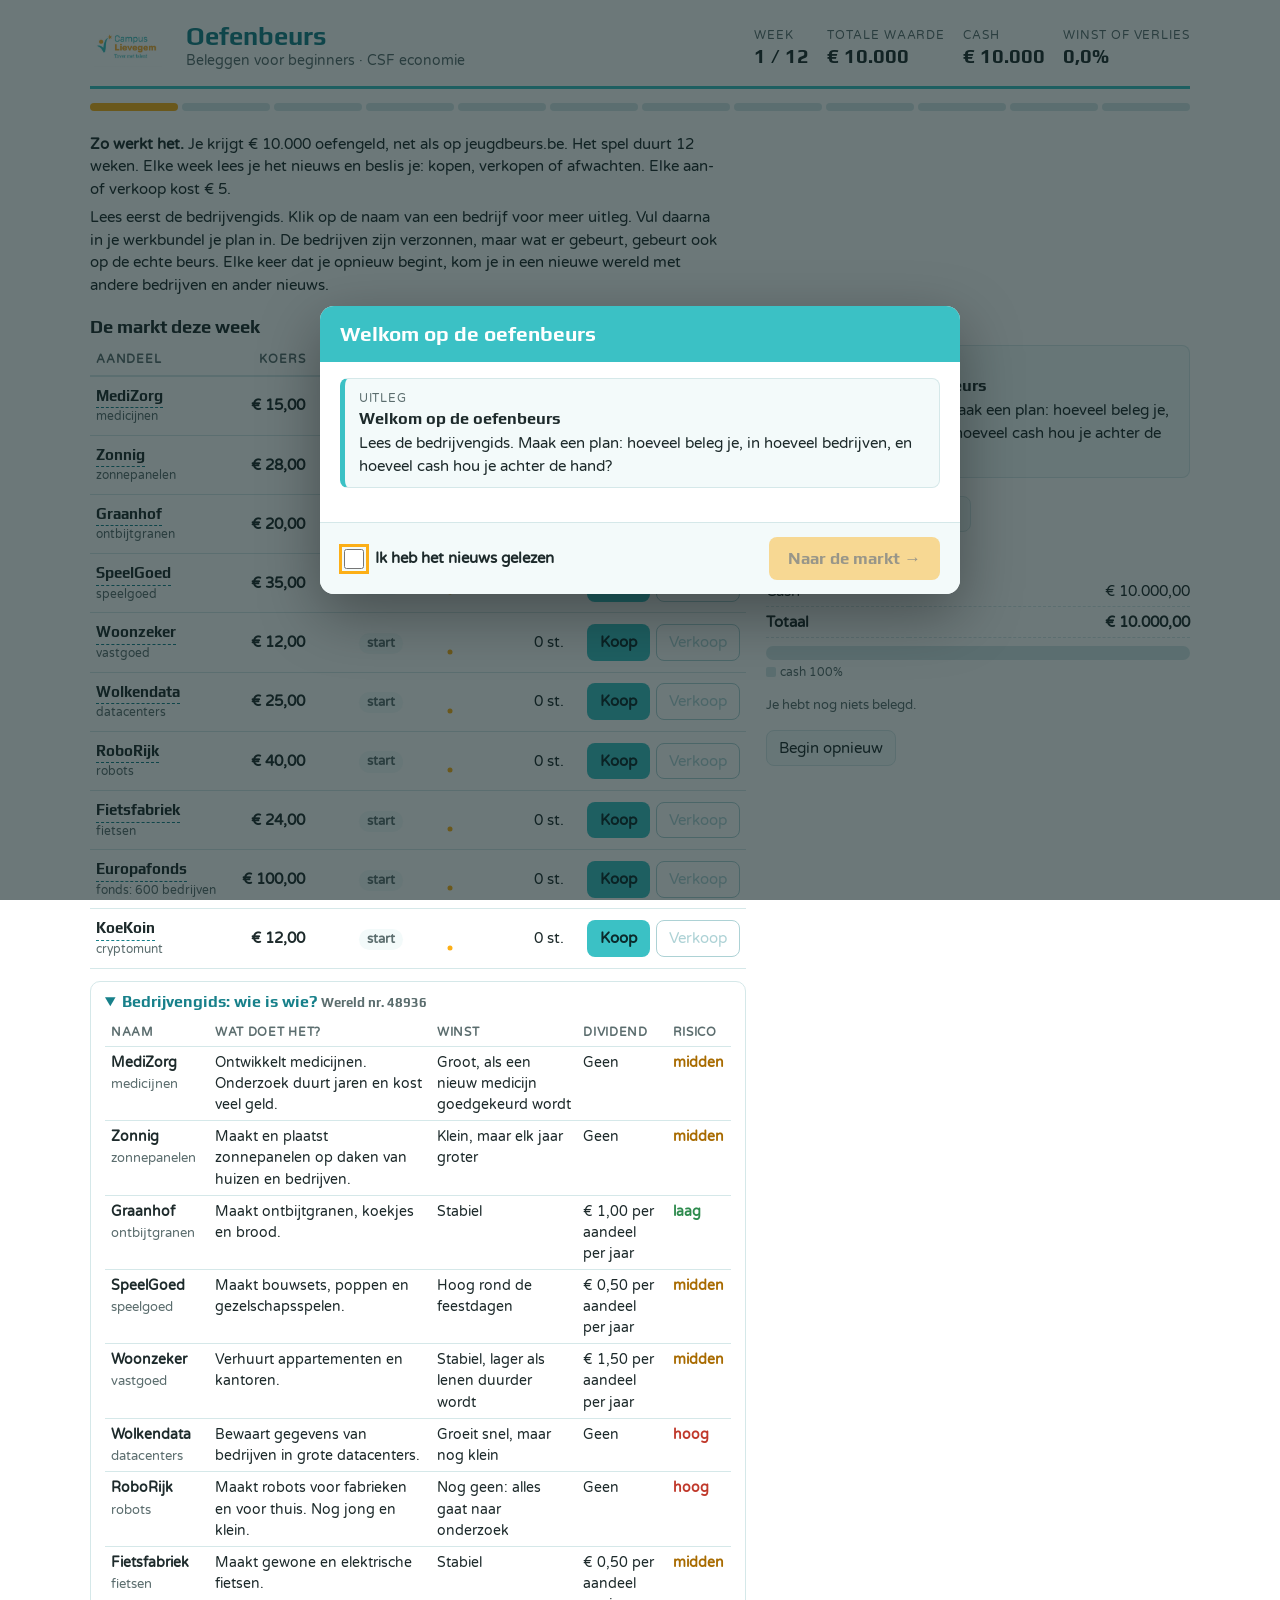
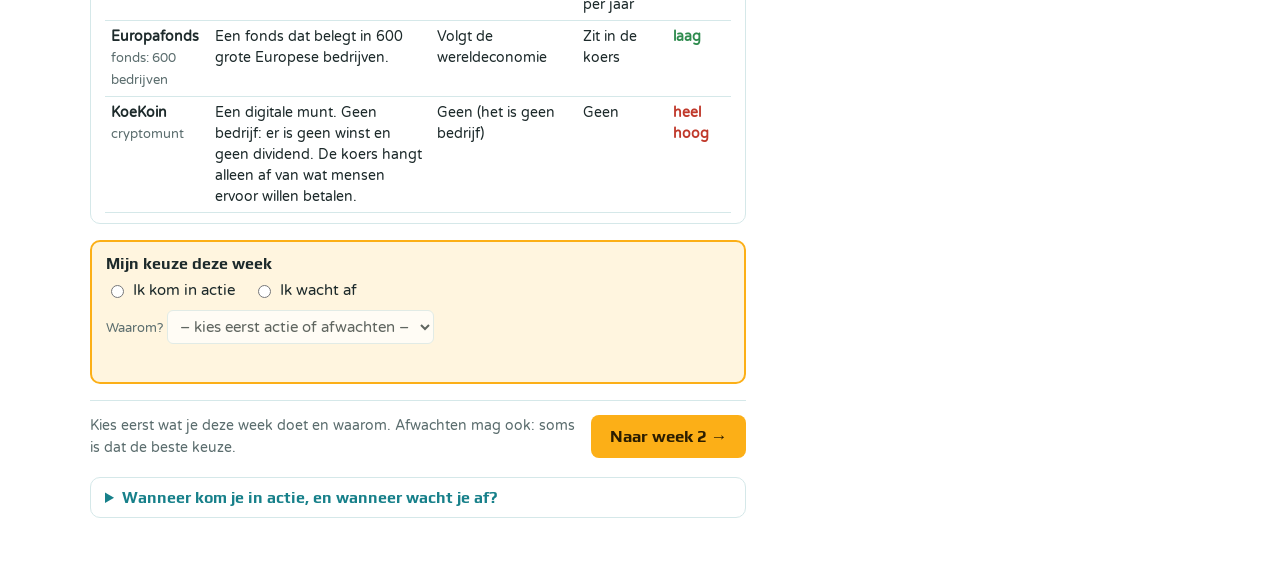
==== commit d9f43c85: "Oefenbeurs: elke game een nieuwe wereld, nieuws in een pop-up - 8 bedrijven uit een pool van 18, een" ====
--- a/oefenbeurs/index.html
+++ b/oefenbeurs/index.html
@@ -152,6 +152,14 @@
 .rustpunt label { display: grid; gap: 4px; font-weight: 700; }
 .rustpunt textarea { font: inherit; min-height: 70px; padding: 8px; border: 1px solid var(--lijn); border-radius: 8px; background: var(--bg); color: var(--tekst); }
 .pil.crypto { background: var(--oranje-vlak); color: var(--oranje-donker); }
+.pop { border: none; border-radius: 14px; padding: 0; width: min(640px, calc(100vw - 32px)); max-height: calc(100vh - 48px); background: var(--bg); color: var(--tekst); box-shadow: 0 20px 60px rgba(0,0,0,.35); }
+.pop[open] { display: flex; flex-direction: column; }
+.pop::backdrop { background: rgba(10, 30, 32, .6); }
+.pop h2 { margin: 0; padding: 16px 20px; background: var(--turkoois); color: #fff; font-family: var(--display); font-size: 1.3rem; }
+.pop-inhoud { padding: 16px 20px; overflow-y: auto; flex: 1; }
+.pop-voet { display: flex; flex-wrap: wrap; gap: 12px; align-items: center; justify-content: space-between; padding: 14px 20px; border-top: 1px solid var(--lijn); background: var(--vlak); }
+.pop-voet label { display: flex; gap: 8px; align-items: center; font-weight: 700; cursor: pointer; }
+.pop-voet input { width: 20px; height: 20px; accent-color: var(--turkoois); }
 
 
 </style>
@@ -173,7 +181,7 @@
   <main id="spel">
     <div class="intro" id="intro">
       <p><b>Zo werkt het.</b> Je krijgt € 10.000 oefengeld, net als op jeugdbeurs.be. Het spel duurt 12 weken. Elke week lees je het nieuws en beslis je: kopen, verkopen of afwachten. Elke aan- of verkoop kost € 5.</p>
-      <p>Lees eerst de bedrijvengids. Klik op de naam van een bedrijf voor meer uitleg. Vul daarna in je werkbundel je plan in. De bedrijven zijn verzonnen, maar wat er gebeurt, gebeurt ook op de echte beurs.</p>
+      <p>Lees eerst de bedrijvengids. Klik op de naam van een bedrijf voor meer uitleg. Vul daarna in je werkbundel je plan in. De bedrijven zijn verzonnen, maar wat er gebeurt, gebeurt ook op de echte beurs. Elke keer dat je opnieuw begint, kom je in een nieuwe wereld met andere bedrijven en ander nieuws.</p>
     </div>
     <div class="grid">
       <section class="paneel" aria-labelledby="h-markt">
@@ -206,7 +214,7 @@
           <div class="melding" id="o-melding" aria-live="polite"></div>
         </div>
         <details class="gids" id="gids">
-          <summary>Bedrijvengids: wie is wie?</summary>
+          <summary>Bedrijvengids: wie is wie? <span class="klein" id="wereld"></span></summary>
           <div style="overflow-x:auto"><table class="gids-tabel" id="gids-tabel"></table></div>
         </details>
         <div class="weekkeuze" id="weekkeuze">
@@ -244,6 +252,7 @@
         <h2 id="h-nieuws">Nieuws van week <span id="n-week">1</span></h2>
         <div id="terugblik"></div>
         <div class="nieuws" id="nieuws"></div>
+        <p><button type="button" class="btn-licht" id="nieuws-opnieuw">Toon het nieuws opnieuw</button></p>
         <h2>Mijn portefeuille</h2>
         <table class="port" id="port"></table>
         <div class="verdeling" id="verdeling"></div>
@@ -266,111 +275,222 @@
   </section>
 
   <section id="einde" class="einde" hidden></section>
+
+  <dialog id="pop" class="pop" aria-labelledby="pop-titel">
+    <h2 id="pop-titel">Het nieuws van deze week</h2>
+    <div id="pop-inhoud" class="pop-inhoud nieuws"></div>
+    <div class="pop-voet">
+      <label for="pop-vink"><input type="checkbox" id="pop-vink"> Ik heb het nieuws gelezen</label>
+      <button type="button" class="btn-groot" id="pop-ok" disabled>Naar de markt →</button>
+    </div>
+  </dialog>
 </div>
 <script>
 (function () {
-  var KOST = 5, START = 10000, WEKEN = 12, SLEUTEL = "oefenbeurs-csf-v2";
-  var AANDELEN = [
-    { id: "ZON", naam: "Zonnig", sector: "zonnepanelen", start: 40, kleur: "#FCAF17", wat: "Maakt en plaatst zonnepanelen op daken van huizen en bedrijven.", winst: "Klein, maar elk jaar groter", div: "Geen", risico: "midden" },
-    { id: "PIX", naam: "PixelPlay", sector: "games", start: 25, kleur: "#8e6bd6", wat: "Maakt computergames. Eén grote hit zorgt voor bijna alle winst.", winst: "Wisselend: hangt af van de nieuwe game", div: "Geen", risico: "hoog" },
-    { id: "CHO", naam: "Choco Belgica", sector: "chocolade", start: 60, kleur: "#8b5a3c", wat: "Maakt al 100 jaar Belgische chocolade en pralines.", winst: "Stabiel", div: "€ 2 per aandeel per jaar", risico: "laag" },
-    { id: "RAIL", naam: "EuroRail", sector: "treinen", start: 30, kleur: "#3BC1C5", wat: "Bouwt treinen en onderhoudt ze voor spoorbedrijven in Europa.", winst: "Stabiel, met lange contracten", div: "Geen", risico: "midden" },
-    { id: "BRU", naam: "Bruisbron", sector: "frisdrank", start: 35, kleur: "#5aa9e6", wat: "Maakt frisdrank en flessenwater.", winst: "Stabiel, hoger bij warm weer", div: "€ 1 per aandeel per jaar", risico: "laag" },
-    { id: "MED", naam: "MediZorg", sector: "medicijnen", start: 80, kleur: "#d9363e", wat: "Ontwikkelt medicijnen. Onderzoek duurt jaren en kost veel geld.", winst: "Groot, als een nieuw medicijn goedgekeurd wordt", div: "Geen", risico: "midden" },
-    { id: "BOUW", naam: "Bouwmeester", sector: "bouw", start: 20, kleur: "#7a7f86", wat: "Bouwt huizen, scholen en ziekenhuizen.", winst: "Lager als lenen duurder wordt (hogere rente)", div: "Geen", risico: "midden" },
-    { id: "BANK", naam: "BankPlus", sector: "bank", start: 50, kleur: "#1f4e79", wat: "Een bank: bewaart spaargeld en leent geld uit.", winst: "Stabiel, hoger als de rente stijgt", div: "€ 1,50 per aandeel per jaar", risico: "midden" },
-    { id: "FONDS", naam: "Wereldfonds", sector: "fonds: 1 000 bedrijven", start: 100, kleur: "#2e8b4e", wat: "Een fonds dat belegt in 1 000 grote bedrijven over de hele wereld.", winst: "Volgt de wereldeconomie", div: "Zit in de koers", risico: "laag" },
-    { id: "KOE", naam: "KoeKoin", sector: "cryptomunt", start: 10, kleur: "#e67e22", wat: "Een digitale munt. Geen bedrijf: er is geen winst en geen dividend. De koers hangt alleen af van wat mensen ervoor willen betalen.", winst: "Geen (het is geen bedrijf)", div: "Geen", risico: "heel hoog" }
+  var KOST = 5, START = 10000, WEKEN = 12, SLEUTEL = "oefenbeurs-csf-v3";
+  var K = "Krant · De Financiële Tijd";
+
+  /* ---------- de pool: elke game kiest hieruit 8 bedrijven, 1 fonds en 1 cryptomunt ---------- */
+  var POOL = [
+    { naam: "Zonnig", sector: "zonnepanelen", wat: "Maakt en plaatst zonnepanelen op daken van huizen en bedrijven.", winst: "Klein, maar elk jaar groter", div: 0, risico: "midden", contract: "het plaatst zonnepanelen op alle Vlaamse scholen",
+      vraag: ["Elektriciteit wordt duurder: veel gezinnen kopen zonnepanelen", "Zonnig krijgt dubbel zoveel bestellingen als vorig jaar."] },
+    { naam: "PixelPlay", sector: "games", wat: "Maakt computergames. Eén grote hit zorgt voor bijna alle winst.", winst: "Wisselend: hangt af van de nieuwe game", div: 0, risico: "hoog", contract: "het maakt de officiële game van het WK voetbal",
+      vraag: ["PixelPlay-game is de best verkochte game van de maand", "Miljoenen spelers downloadden de game."], aankondiging: ["PixelPlay kondigt een nieuwe game aan", "De game komt over enkele maanden uit. Gamers zijn enthousiast."], teleur: ["Nieuwe game van PixelPlay uitgesteld tot volgend jaar", "Er zitten nog te veel fouten in. Beleggers zijn teleurgesteld."] },
+    { naam: "Choco Belgica", sector: "chocolade", wat: "Maakt al 100 jaar Belgische chocolade en pralines.", winst: "Stabiel", div: 2, risico: "laag", grondstof: "cacao", contract: "het levert pralines aan alle luchthavenwinkels van Europa",
+      vraag: ["Choco Belgica verkoopt een recordaantal paaseieren", "De verkoop ligt 15% hoger dan vorig jaar."] },
+    { naam: "EuroRail", sector: "treinen", wat: "Bouwt treinen en onderhoudt ze voor spoorbedrijven in Europa.", winst: "Stabiel, met lange contracten", div: 0, risico: "midden", contract: "het bouwt de nieuwe nachttrein Brussel–Rome",
+      vraag: ["Meer mensen nemen de trein op vakantie", "EuroRail krijgt extra bestellingen voor nieuwe wagons."] },
+    { naam: "Bruisbron", sector: "frisdrank", wat: "Maakt frisdrank en flessenwater.", winst: "Stabiel, hoger bij warm weer", div: 1, risico: "laag", grondstof: "suiker", contract: "het levert drank aan alle sporthallen van het land",
+      vraag: ["Hittegolf: Bruisbron verkoopt een recordaantal flessen", "Door het warme weer drinkt iedereen meer."] },
+    { naam: "MediZorg", sector: "medicijnen", wat: "Ontwikkelt medicijnen. Onderzoek duurt jaren en kost veel geld.", winst: "Groot, als een nieuw medicijn goedgekeurd wordt", div: 0, risico: "midden", contract: "het levert een vaccin aan tien Europese landen",
+      vraag: ["Nieuw medicijn van MediZorg goedgekeurd", "Na acht jaar onderzoek mag MediZorg zijn medicijn tegen migraine verkopen."] },
+    { naam: "Bouwmeester", sector: "bouw", wat: "Bouwt huizen, scholen en ziekenhuizen.", winst: "Lager als lenen duurder wordt (hogere rente)", div: 0, risico: "midden", rente: -1, contract: "het bouwt een nieuw ziekenhuis",
+      vraag: ["Bouwmeester bouwt 500 nieuwe woningen", "De stad koos Bouwmeester voor een grote nieuwe wijk."] },
+    { naam: "BankPlus", sector: "bank", wat: "Een bank: bewaart spaargeld en leent geld uit.", winst: "Stabiel, hoger als de rente stijgt", div: 1.5, risico: "midden", rente: 1, contract: "het wordt de bank van een grote supermarktketen",
+      vraag: ["BankPlus wint 100 000 nieuwe klanten", "De nieuwe app van de bank is populair."] },
+    { naam: "RoboRijk", sector: "robots", wat: "Maakt robots voor fabrieken en voor thuis. Nog jong en klein.", winst: "Nog geen: alles gaat naar onderzoek", div: 0, risico: "hoog", contract: "het levert robots aan een grote autofabriek",
+      vraag: ["Fabrieken willen meer robots", "RoboRijk kan de vraag bijna niet volgen."], aankondiging: ["RoboRijk toont een robot die zelf de afwas doet", "De robot komt volgend jaar in de winkel. Veel mensen willen hem."], teleur: ["Afwasrobot van RoboRijk gaat vaak stuk", "Testers melden veel problemen. De verkoop wordt uitgesteld."] },
+    { naam: "Fietsfabriek", sector: "fietsen", wat: "Maakt gewone en elektrische fietsen.", winst: "Stabiel", div: 0.5, risico: "midden", grondstof: "aluminium", contract: "het levert deelfietsen aan vijf grote steden",
+      vraag: ["Steeds meer mensen fietsen naar het werk", "Fietsfabriek verkoopt een vijfde meer elektrische fietsen."] },
+    { naam: "Graanhof", sector: "ontbijtgranen", wat: "Maakt ontbijtgranen, koekjes en brood.", winst: "Stabiel", div: 1, risico: "laag", grondstof: "tarwe", contract: "het levert koekjes aan een grote supermarktketen",
+      vraag: ["Nieuwe ontbijtgranen van Graanhof zijn een succes", "De winkels raken ze bijna niet aangevuld."] },
+    { naam: "VerzekerVast", sector: "verzekeringen", wat: "Verzekert huizen, auto's en gezondheid.", winst: "Stabiel, hoger als de rente stijgt", div: 2, risico: "laag", rente: 1, contract: "het verzekert alle bussen van een groot busbedrijf",
+      vraag: ["VerzekerVast wint veel nieuwe klanten", "Het bedrijf is goedkoper dan de concurrentie."] },
+    { naam: "Wolkendata", sector: "datacenters", wat: "Bewaart gegevens van bedrijven in grote datacenters.", winst: "Groeit snel, maar nog klein", div: 0, risico: "hoog", contract: "het bewaart de gegevens van alle Belgische ziekenhuizen",
+      vraag: ["Bedrijven bewaren steeds meer gegevens online", "Wolkendata bouwt een extra datacenter."], aankondiging: ["Wolkendata bouwt het grootste datacenter van Europa", "Het bedrijf verwacht veel nieuwe klanten."], teleur: ["Grootste klant van Wolkendata kiest voor de concurrent", "Het nieuwe datacenter staat voor de helft leeg."] },
+    { naam: "Woonzeker", sector: "vastgoed", wat: "Verhuurt appartementen en kantoren.", winst: "Stabiel, lager als lenen duurder wordt", div: 1.5, risico: "midden", rente: -1, contract: "het verhuurt een heel kantoorgebouw aan de overheid",
+      vraag: ["Alle appartementen van Woonzeker zijn verhuurd", "Er staat geen enkele woning leeg."] },
+    { naam: "StroomNet", sector: "energie", wat: "Levert elektriciteit en gas aan gezinnen.", winst: "Stabiel", div: 1, risico: "laag", contract: "het levert stroom aan alle trams van een grote stad",
+      vraag: ["Koude winter: StroomNet levert meer energie", "Gezinnen verwarmen meer."] },
+    { naam: "SpeelGoed", sector: "speelgoed", wat: "Maakt bouwsets, poppen en gezelschapsspelen.", winst: "Hoog rond de feestdagen", div: 0.5, risico: "midden", grondstof: "plastic", contract: "het maakt het speelgoed bij een grote kinderfilm",
+      vraag: ["Nieuwe bouwset van SpeelGoed is een rage", "Winkels hebben lange wachtlijsten."] },
+    { naam: "AutoVolt", sector: "elektrische auto's", wat: "Maakt elektrische auto's. Jong bedrijf met grote plannen.", winst: "Nog verlies: groeit snel", div: 0, risico: "hoog", contract: "het levert elektrische taxi's aan een grote stad",
+      vraag: ["AutoVolt verkoopt meer auto's dan verwacht", "Vooral de kleine stadsauto is populair."], aankondiging: ["AutoVolt toont een auto die 1 000 km rijdt op één lading", "De auto komt volgend jaar op de markt."], teleur: ["Nieuwe auto van AutoVolt een jaar vertraagd", "De fabriek raakt niet op tijd klaar."] },
+    { naam: "Melkweg", sector: "zuivel", wat: "Maakt melk, kaas en yoghurt.", winst: "Stabiel", div: 1, risico: "laag", grondstof: "veevoer", contract: "het levert yoghurt aan alle scholen van Vlaanderen",
+      vraag: ["Nieuwe yoghurt van Melkweg is een succes", "De verkoop stijgt elke week."] }
   ];
-  /* koersverandering in % bij het begin van week w, in de volgorde van AANDELEN */
-  var VERANDERING = {
-    2: [1, 12, 0, 1, 0, 1, 0, 0, 1, 8],
-    3: [-15, 2, 1, -1, 1, 0, 1, 0, 0, -20],
-    4: [18, -2, 1, 2, 0, 15, 0, 1, 1, 10],
-    5: [2, 1, -3, 0, -2, 1, 1, 1, 1, 5],
-    6: [1, -3, -6, 1, 6, 0, -1, 0, 0, -8],
-    7: [-7, -9, -4, -6, -3, -4, -10, 4, -5, -15],
-    8: [2, 3, 2, 10, 1, 2, -2, 1, 2, 12],
-    9: [1, 20, 1, 1, 0, 1, 0, 0, 1, 30],
-    10: [2, -30, 1, 0, 1, -6, 1, 0, 1, -35],
-    11: [4, 3, 3, 4, 2, 3, 8, 1, 4, -5],
-    12: [6, -2, 3, 1, 2, 4, 2, -2, 1, 6]
-  };
-  var DIVIDEND = { 5: { CHO: 2, BRU: 1 }, 12: { BANK: 1.5 } };
-  var K = "Krant · De Financiële Tijd";
-  var NIEUWS = {
-    1: [{ bron: "Uitleg", t: "Welkom op de oefenbeurs", p: "Lees de bedrijvengids. Maak een plan: hoeveel beleg je, in hoeveel bedrijven, en hoeveel cash hou je achter de hand?" }],
-    2: [{ bron: "Persbericht van PixelPlay", t: "PixelPlay kondigt een nieuwe game aan", p: "De game komt over twee maanden uit. Gamers zijn enthousiast. Het aandeel stijgt meteen met 12%." },
-        { bron: "Sociale media · <b>onbevestigd</b>", g: true, t: "“Bekende rapper betaalt zijn auto met KoeKoin!”", p: "Een filmpje gaat rond. Niemand weet of het echt is. KoeKoin stijgt 8%." }],
-    3: [{ bron: "Sociale media · <b>onbevestigd</b>", g: true, t: "“Zonnig gaat failliet!!!”", p: "Een anoniem account beweert dat Zonnig bijna failliet is. Er is geen bewijs. Veel mensen verkopen in paniek: −15%." },
-        { bron: K, t: "Hackers stelen KoeKoins bij een handelsplatform", p: "Een online platform waar mensen KoeKoins bewaren, werd gehackt. KoeKoin zakt 20%." }],
-    4: [{ bron: K, t: "Zonnig: ‘Het gerucht klopt niet. We verkochten nooit zoveel panelen.’", p: "Zonnig toont zijn cijfers: de verkoop steeg met 20%. Het aandeel herstelt: +18%." },
-        { bron: "Persbericht van MediZorg", t: "Nieuw medicijn tegen migraine goedgekeurd", p: "Na acht jaar onderzoek mag MediZorg zijn medicijn verkopen. Het aandeel stijgt 15%." }],
-    5: [{ bron: "Persberichten van Choco Belgica en Bruisbron", t: "Dividend: € 2 per aandeel Choco Belgica, € 1 per aandeel Bruisbron", p: "Wie die aandelen heeft, krijgt het dividend op zijn rekening. Na de uitbetaling zakt de koers met ongeveer dat bedrag." }],
-    6: [{ bron: K, t: "Cacao is 40% duurder dan vorig jaar", p: "Slechte oogsten in West-Afrika maken cacao duur. Choco Belgica zakt 6%." },
-        { bron: K, t: "Hittegolf: Bruisbron verkoopt recordaantal flessen", p: "Door het warme weer drinkt iedereen meer. Bruisbron stijgt 6%." }],
-    7: [{ bron: K, t: "De rente stijgt: bijna alle beurzen zakken", p: "Lenen wordt duurder. Beleggers worden voorzichtig. Bouwmeester zakt 10%: minder mensen bouwen. BankPlus stijgt 4%: banken verdienen meer aan een hogere rente." }],
-    8: [{ bron: "Persbericht van EuroRail", t: "EuroRail bouwt de nieuwe nachttrein Brussel–Rome", p: "Het contract loopt tien jaar. EuroRail stijgt 10%." }],
-    9: [{ bron: "Sociale media · <b>influencer</b>", g: true, t: "“PixelPlay gaat naar de maan 🚀 Koop NU!”", p: "Een influencer met 2 miljoen volgers roept iedereen op om PixelPlay te kopen. Het aandeel springt 20% omhoog." },
-        { bron: "Sociale media · <b>onbevestigd</b>", g: true, t: "“KoeKoin wordt de munt van de toekomst!”", p: "Een filmpje gaat viraal. KoeKoin stijgt 30% in één week." }],
-    10: [{ bron: "Persbericht van PixelPlay", t: "Nieuwe game uitgesteld tot volgend jaar", p: "Er zitten nog te veel fouten in. Beleggers zijn teleurgesteld: −30%." },
-         { bron: K, t: "KoeKoin crasht", p: "Wie vorige week kocht, verkoopt in paniek. KoeKoin zakt 35%." },
-         { bron: K, t: "Onderzoekers melden een mogelijke bijwerking van het migrainemedicijn", p: "Het is nog niet zeker. Er volgt meer onderzoek. MediZorg zakt 6%." }],
-    11: [{ bron: K, t: "De rust keert terug op de beurs", p: "De rente steeg minder dan gevreesd. De meeste aandelen herstellen." },
-         { bron: "Persbericht van Bouwmeester", t: "Bouwmeester bouwt een nieuw ziekenhuis", p: "Een opdracht van vijf jaar. Bouwmeester stijgt 8%." }],
-    12: [{ bron: K, t: "Goede cijfers voor Zonnig, Choco Belgica en MediZorg", p: "De bijwerking blijkt heel zeldzaam. Zonnig en Choco Belgica verdienen meer. Dit is de laatste week van het spel." },
-         { bron: "Persbericht van BankPlus", t: "BankPlus betaalt € 1,50 dividend per aandeel", p: "Na de uitbetaling zakt de koers met ongeveer dat bedrag." }]
-  };
-  var LES = {
-    3: "Je zag het nieuws pas toen de koers al gereageerd had. Op de beurs gebeurt dat meteen. Wie dan nog koopt, koopt duur.",
-    4: "Het gerucht over Zonnig klopte niet. Wie in paniek verkocht, mist nu het herstel. Controleer altijd eerst de bron.",
-    5: "Het medicijn van MediZorg is echt nieuws: het bedrijf gaat meer verkopen. KoeKoin steeg ook, zonder enig nieuws. Crypto schommelt soms zomaar.",
-    6: "Een dividend is een deel van de winst. Je verdient zo geld zonder te verkopen.",
-    7: "Choco Belgica verloor, Bruisbron won. Wie gespreid belegt, voelt één slecht bericht minder.",
-    8: "Bijna alles daalde, maar BankPlus steeg. Niet elke sector reageert hetzelfde op de rente. Zulke dalingen herstellen vaak na een tijd.",
-    9: "Een contract van tien jaar is echt nieuws: het bedrijf verdient er lang aan.",
-    10: "Wat zegt een influencer niet? Of hij zelf aandelen heeft die hij duur wil verkopen.",
-    11: "Na de hype kwam de val. Bij MediZorg was het nieuws onzeker: dan wacht je beter op meer informatie.",
-    12: "Wie in week 7 niet in paniek verkocht, ziet zijn geld terugkomen. Geduld loont meestal."
-  };
+  var FONDSEN = [{ naam: "Wereldfonds", sector: "fonds: 1 000 bedrijven", wat: "Een fonds dat belegt in 1 000 grote bedrijven over de hele wereld." },
+    { naam: "Europafonds", sector: "fonds: 600 bedrijven", wat: "Een fonds dat belegt in 600 grote Europese bedrijven." },
+    { naam: "Planeetfonds", sector: "fonds: 1 500 bedrijven", wat: "Een fonds dat belegt in 1 500 bedrijven uit alle werelddelen." }];
+  var MUNTEN = ["KoeKoin", "MaanMunt", "RaketCoin", "GoudKever"];
+  var KLEUREN = ["#FCAF17", "#8e6bd6", "#8b5a3c", "#3BC1C5", "#5aa9e6", "#d9363e", "#7a7f86", "#1f4e79"];
+  var STARTKOERS = [12, 15, 18, 20, 24, 25, 28, 30, 32, 35, 40, 45, 48, 50, 55, 60, 64, 72, 80, 90];
+
   var REDENEN = {
     actie: ["Ik spreid mijn geld over meer bedrijven", "Ik volg mijn plan", "Betrouwbaar nieuws over een bedrijf", "Ik heb te veel van één aandeel", "Iedereen koopt het nu", "Ik ben bang dat het verder zakt"],
     wacht: ["Het nieuws is een gerucht zonder bron", "De hele beurs zakt, dat herstelt vaak", "Het nieuws zit al in de koers", "Ik volg mijn plan", "Het nieuws is nog onzeker", "Ik twijfel nog"]
   };
 
-  var S;
+  /* ---------- een wereld bouwen uit een getal (seed) ---------- */
+  function rng(seed) { var a = seed >>> 0; return function () { a = (a + 0x6D2B79F5) >>> 0; var t = a; t = Math.imul(t ^ (t >>> 15), t | 1); t ^= t + Math.imul(t ^ (t >>> 7), t | 61); return ((t ^ (t >>> 14)) >>> 0) / 4294967296; }; }
+  function bouwWereld(seed) {
+    var r = rng(seed), tussen = function (a, b) { return a + r() * (b - a); }, geheel = function (a, b) { return Math.floor(tussen(a, b + 1)); };
+    var schud = function (l) { l = l.slice(); for (var i = l.length - 1; i > 0; i--) { var j = Math.floor(r() * (i + 1)), x = l[i]; l[i] = l[j]; l[j] = x; } return l; };
+    var kies;
+    for (var poging = 0; poging < 200; poging++) {
+      kies = schud(POOL).slice(0, 8);
+      if (kies.some(function (b) { return b.aankondiging; }) && kies.some(function (b) { return b.grondstof; }) && kies.some(function (b) { return b.div; }) && kies.filter(function (b) { return b.risico === "hoog"; }).length <= 3) break;
+    }
+    var koersen = schud(STARTKOERS);
+    var A = kies.map(function (b, i) { var x = {}; for (var k in b) x[k] = b[k]; x.id = "A" + i; x.start = koersen[i]; x.kleur = KLEUREN[i]; x.soort = "bedrijf";
+      x.divTekst = b.div ? "€ " + b.div.toFixed(2).replace(".", ",") + " per aandeel per jaar" : "Geen"; return x; });
+    var f = FONDSEN[geheel(0, FONDSEN.length - 1)];
+    A.push({ id: "F", soort: "fonds", naam: f.naam, sector: f.sector, wat: f.wat, winst: "Volgt de wereldeconomie", div: 0, divTekst: "Zit in de koers", risico: "laag", start: 100, kleur: "#2e8b4e" });
+    var m = MUNTEN[geheel(0, MUNTEN.length - 1)];
+    A.push({ id: "C", soort: "crypto", naam: m, sector: "cryptomunt", wat: "Een digitale munt. Geen bedrijf: er is geen winst en geen dividend. De koers hangt alleen af van wat mensen ervoor willen betalen.", winst: "Geen (het is geen bedrijf)", div: 0, divTekst: "Geen", risico: "heel hoog", start: geheel(5, 15), kleur: "#e67e22" });
+
+    var E = {}, N = {}, L = {}, D = {}, tags = { paniek: [], hype: [] };
+    for (var w = 1; w <= WEKEN; w++) { E[w] = {}; N[w] = []; }
+    A.forEach(function (a) { for (var w = 2; w <= WEKEN; w++) {
+      var sd = a.soort === "crypto" ? 7 : a.soort === "fonds" ? 0.8 : a.risico === "hoog" ? 3.5 : a.risico === "midden" ? 2 : 1;
+      E[w][a.id] = tussen(-sd, sd) + (a.soort === "fonds" ? 0.6 : a.soort === "crypto" ? 0 : 0.55); } });
+    var zet = function (w, id, p) { if (w >= 2 && w <= WEKEN) E[w][id] += p; };
+    var bericht = function (w, bron, t, p, gerucht) { if (w >= 1 && w <= WEKEN) N[w].push({ bron: bron, t: t, p: p, g: !!gerucht }); };
+    var les = function (w, t) { if (w >= 2 && w <= WEKEN) L[w] = (L[w] ? L[w] + " " : "") + t; };
+    var drukte = function (w) { return N[w].length; };
+    var vrijeWeek = function (van, tot, verboden) { var l = []; for (var w = van; w <= tot; w++) if ((verboden || []).indexOf(w) < 0 && drukte(w) < 2) l.push(w); return l.length ? l[geheel(0, l.length - 1)] : geheel(van, tot); };
+    var bedr = A.slice(0, 8), F = A[8], C = A[9];
+    var vrij = schud(bedr), neem = function (filter) { for (var i = 0; i < vrij.length; i++) if (!filter || filter(vrij[i])) return vrij.splice(i, 1)[0]; return filter ? null : schud(bedr)[0]; };
+    var pct = function (x) { return (x > 0 ? "+" : "−") + Math.abs(Math.round(x)) + "%"; };
+
+    bericht(1, "Uitleg", "Welkom op de oefenbeurs", "Lees de bedrijvengids. Maak een plan: hoeveel beleg je, in hoeveel bedrijven, en hoeveel cash hou je achter de hand?");
+
+    /* 1. marktdaling door de rente (week 5 tot 8) en herstel */
+    var md = geheel(5, 8), mdVal = [];
+    bedr.forEach(function (a) { var p = a.rente === 1 ? tussen(3, 5) : a.rente === -1 ? -tussen(9, 12) : -tussen(3, 8); zet(md, a.id, p); if (p < 0) { mdVal.push(a.id); for (var k = 1; k <= 3; k++) zet(md + k, a.id, tussen(1.5, 3.5)); } });
+    zet(md, F.id, -tussen(4, 6)); for (var k = 1; k <= 3; k++) zet(md + k, F.id, tussen(1.5, 2.5)); zet(md, C.id, -tussen(12, 18)); mdVal.push(F.id, C.id);
+    var winnaars = bedr.filter(function (a) { return a.rente === 1; }), zakkers = bedr.filter(function (a) { return a.rente === -1; });
+    bericht(md, K, "De rente stijgt: bijna alle beurzen zakken", "Lenen wordt duurder. Beleggers worden voorzichtig." + (zakkers.length ? " " + zakkers.map(function (a) { return a.naam; }).join(" en ") + " zakt het hardst: minder mensen lenen geld om te bouwen of te kopen." : "") + (winnaars.length ? " " + winnaars.map(function (a) { return a.naam; }).join(" en ") + " stijgt: banken en verzekeraars verdienen meer aan een hogere rente." : ""));
+    les(md + 1, "Bijna alles daalde door de rente." + (winnaars.length ? " Niet elke sector reageert hetzelfde." : "") + " Zulke dalingen herstellen vaak na een tijd. Wie in paniek verkocht, maakte zijn verlies echt.");
+    tags.paniek.push({ week: md, ids: mdVal });
+    if (md + 2 <= WEKEN) bericht(md + 2, K, "De rust keert terug op de beurs", "De rente steeg minder dan gevreesd. De meeste aandelen herstellen.");
+
+    /* 2. hype met teleurstelling (week 8 tot 10, niet in de week van de daling) */
+    var T = neem(function (a) { return a.aankondiging; }) || neem();
+    var R = neem(function (a) { return a.grondstof; });
+    var opties = [8, 9, 10].filter(function (w) { return w !== md && w !== md + 1; }), hy = opties.length ? opties[geheel(0, opties.length - 1)] : 10;
+    var aw = vrijeWeek(2, hy - 3);
+    zet(aw, T.id, tussen(9, 13)); bericht(aw, "Persbericht van " + T.naam, T.aankondiging[0], T.aankondiging[1] + " Het aandeel stijgt meteen.");
+    les(aw + 1, "Je zag het nieuws van " + T.naam + " pas toen de koers al gereageerd had. Op de beurs gebeurt dat meteen.");
+    var hp = tussen(18, 26), cp = tussen(25, 35);
+    zet(hy, T.id, hp); zet(hy, C.id, cp);
+    bericht(hy, "Sociale media · <b>influencer</b>", "“" + T.naam + " gaat naar de maan 🚀 Koop NU!”", "Een influencer met 2 miljoen volgers roept iedereen op om " + T.naam + " te kopen. Het aandeel springt omhoog.", true);
+    bericht(hy, "Sociale media · <b>onbevestigd</b>", "“" + C.naam + " wordt de munt van de toekomst!”", "Een filmpje gaat viraal. " + C.naam + " schiet omhoog.", true);
+    les(hy + 1, "Wat zegt een influencer niet? Of hij zelf aandelen heeft die hij duur wil verkopen.");
+    zet(hy + 1, T.id, -tussen(28, 34)); zet(hy + 1, C.id, -tussen(32, 40));
+    bericht(hy + 1, "Persbericht van " + T.naam, T.teleur ? T.teleur[0] : T.naam + ": verkoop valt tegen", (T.teleur ? T.teleur[1] : "De resultaten zijn slechter dan gehoopt.") + " Het aandeel valt fors.");
+    bericht(hy + 1, K, C.naam + " crasht", "Wie vorige week kocht, verkoopt in paniek. " + C.naam + " zakt fors.");
+    les(hy + 2, "Na de hype kwam de val. Wie kocht omdat iedereen het deed, verloor veel.");
+    tags.hype.push({ week: hy, ids: [T.id, C.id] });
+
+    /* 3. gerucht en ontkenning (week 2 tot 4) */
+    var G = neem(function (a) { return a.risico !== "hoog"; }) || neem(), gw = vrijeWeek(2, 4, [md, hy, hy + 1]);
+    zet(gw, G.id, -tussen(13, 18)); zet(gw + 1, G.id, tussen(16, 21));
+    bericht(gw, "Sociale media · <b>onbevestigd</b>", "“" + G.naam + " gaat failliet!!!”", "Een anoniem account beweert dat " + G.naam + " bijna failliet is. Er is geen bewijs. Veel mensen verkopen in paniek.", true);
+    bericht(gw + 1, K, G.naam + ": ‘Het gerucht klopt niet.’", G.naam + " toont zijn cijfers: het bedrijf maakt winst. Het aandeel herstelt.");
+    les(gw + 1, "Het gerucht over " + G.naam + " was een anoniem bericht zonder bewijs. Controleer altijd eerst de bron.");
+    les(gw + 2, "Het gerucht klopte niet. Wie in paniek verkocht, mist nu het herstel.");
+    tags.paniek.push({ week: gw, ids: [G.id] });
+
+    /* 4. echt slecht nieuws uit een betrouwbare bron */
+    var S = neem(), sw = vrijeWeek(3, 11, [gw, md, hy, hy + 1]);
+    zet(sw, S.id, -tussen(11, 15)); zet(sw + 1, S.id, -tussen(2, 4)); zet(sw + 2, S.id, -tussen(1, 3));
+    bericht(sw, K, S.naam + " verliest zijn grootste klant", "Het bedrijf bevestigt het zelf. De winst zal dit jaar veel lager zijn. Het aandeel zakt.");
+    les(sw + 1, "Dit was geen gerucht: " + S.naam + " bevestigde het slechte nieuws zelf. Dan is verkopen soms wel een goede keuze, als je niet meer in het bedrijf gelooft.");
+
+    /* 5. grondstof duurder, en een bedrijf dat net meer verkoopt */
+    var Y = neem(), rw = vrijeWeek(3, 11, [hy]);
+    if (R) { zet(rw, R.id, -tussen(5, 8)); bericht(rw, K, (R.grondstof.charAt(0).toUpperCase() + R.grondstof.slice(1)) + " is veel duurder dan vorig jaar", "Dat is slecht nieuws voor " + R.naam + ": het moet meer betalen voor wat het nodig heeft. Het aandeel zakt."); }
+    zet(rw, Y.id, tussen(5, 8)); bericht(rw, K, Y.vraag[0], Y.vraag[1] + " Het aandeel stijgt.");
+    les(rw + 1, "Het ene bedrijf verloor, het andere won. Wie gespreid belegt, voelt één slecht bericht minder.");
+
+    /* 6. een lang contract */
+    var Q = neem(), qw = vrijeWeek(3, 11, [rw]);
+    zet(qw, Q.id, tussen(8, 12)); bericht(qw, "Persbericht van " + Q.naam, Q.naam + " sluit een contract van tien jaar", "Goed nieuws: " + Q.contract + ". Het aandeel stijgt.");
+    les(qw + 1, "Een contract van tien jaar is echt nieuws: het bedrijf verdient er lang aan.");
+
+    /* 7. onzeker nieuws dat later meevalt */
+    var U = neem(), uw = vrijeWeek(3, 9, [qw]);
+    zet(uw, U.id, -tussen(5, 7)); zet(uw + 2, U.id, tussen(5, 7));
+    bericht(uw, K, "Twijfels over de kwaliteit bij " + U.naam, "Een onderzoeker meldt mogelijke problemen. Het is nog niet zeker. Er volgt meer onderzoek.");
+    bericht(uw + 2, K, "Onderzoek: alles in orde bij " + U.naam, "Het probleem blijkt heel zeldzaam. Het aandeel herstelt.");
+    les(uw + 1, "Het nieuws over " + U.naam + " was nog onzeker. Dan wacht je beter op meer informatie.");
+
+    /* 8. crypto: een onbevestigd filmpje en een hack */
+    var c1 = vrijeWeek(2, 6, [hy]), c2 = vrijeWeek(2, 7, [c1, hy, hy + 1]);
+    zet(c1, C.id, tussen(7, 12)); bericht(c1, "Sociale media · <b>onbevestigd</b>", "“Bekende rapper betaalt zijn auto met " + C.naam + "!”", "Een filmpje gaat rond. Niemand weet of het echt is. " + C.naam + " stijgt.", true);
+    zet(c2, C.id, -tussen(15, 22)); bericht(c2, K, "Hackers stelen " + C.naam + "s bij een handelsplatform", "Een online platform waar mensen " + C.naam + "s bewaren, werd gehackt. " + C.naam + " zakt.");
+    les(c2 + 1, "Cryptomunten zijn niet beschermd zoals spaargeld. Eén hack kan de koers doen kelderen.");
+
+    /* 9. dividenden */
+    bedr.forEach(function (a) { if (!a.div) return; var dw = vrijeWeek(4, 12); D[dw] = D[dw] || {}; D[dw][a.id] = a.div;
+      bericht(dw, "Persbericht van " + a.naam, "Dividend van " + a.naam + ": " + a.divTekst.replace(" per jaar", ""), "Wie aandelen van " + a.naam + " heeft, krijgt het dividend op zijn rekening. Na de uitbetaling zakt de koers met ongeveer dat bedrag."); });
+
+    /* 10. laatste week: jaarcijfers */
+    var J = schud(bedr.filter(function (a) { return a.id !== T.id && a.id !== S.id; })).slice(0, 2);
+    J.forEach(function (a) { zet(12, a.id, tussen(3, 6)); });
+    bericht(12, K, "Goede jaarcijfers voor " + J[0].naam + " en " + J[1].naam, "Beide bedrijven verdienen meer dan vorig jaar. Dit is de laatste week van het spel.");
+    les(12, "Winstgevende bedrijven groeien op lange termijn. Geduld loont meestal.");
+
+    for (var w = 2; w <= WEKEN; w++) if (!N[w].length) bericht(w, K, "Rustige week op de beurs", "Er is geen groot nieuws. De koersen schommelen een beetje. Niet elke week vraagt een actie.");
+
+    var koers = {}; A.forEach(function (a) { var p = [a.start]; for (var w = 2; w <= WEKEN; w++) { var v = p[p.length - 1] * (1 + E[w][a.id] / 100); if (D[w] && D[w][a.id]) v -= D[w][a.id]; p.push(Math.max(0.5, Math.round(v * 100) / 100)); } koers[a.id] = p; });
+    return { seed: seed, A: A, koers: koers, nieuws: N, les: L, div: D, tags: tags };
+  }
+
+  /* ---------- toestand ---------- */
+  var S, W;
+  function nieuwSeed() { var s = Math.floor(Math.random() * 90000) + 10000; try { var b = new Uint32Array(1); crypto.getRandomValues(b); s = 10000 + b[0] % 90000; } catch (e) {} return s; }
   function nieuw() {
-    var b = {}; AANDELEN.forEach(function (a) { b[a.id] = 0; });
-    return { week: 1, cash: START, bezit: b, orders: [], keuzes: [], rust: null, koers: koersen(), maxAandeel: 0, maxCrypto: 0 };
-  }
-  function koersen() {
-    var k = {}; AANDELEN.forEach(function (a, i) { var p = [a.start]; for (var w = 2; w <= WEKEN; w++) p.push(Math.round(p[p.length - 1] * (1 + VERANDERING[w][i] / 100) * 100) / 100); k[a.id] = p; }); return k;
-  }
-  function laad() { try { var x = JSON.parse(localStorage.getItem(SLEUTEL) || "null"); if (x && x.week && x.bezit && x.keuzes) { x.koers = koersen(); return x; } } catch (e) {} return nieuw(); }
+    var seed = nieuwSeed(), w = bouwWereld(seed), b = {}; w.A.forEach(function (a) { b[a.id] = 0; });
+    W = w; return { seed: seed, week: 1, cash: START, bezit: b, orders: [], keuzes: [], rust: null, gelezen: [], maxAandeel: 0, maxCrypto: 0 };
+  }
+  function laad() { try { var x = JSON.parse(localStorage.getItem(SLEUTEL) || "null"); if (x && x.seed && x.bezit && x.keuzes) { W = bouwWereld(x.seed); x.gelezen = x.gelezen || []; return x; } } catch (e) {} return nieuw(); }
   function bewaar() { try { localStorage.setItem(SLEUTEL, JSON.stringify(S)); } catch (e) {} }
   function eur(x, d) { d = d === undefined ? 2 : d; return "€ " + Number(x).toLocaleString("nl-BE", { minimumFractionDigits: d, maximumFractionDigits: d }); }
   function pct(x) { return (x > 0 ? "+" : "") + x.toLocaleString("nl-BE", { minimumFractionDigits: 1, maximumFractionDigits: 1 }) + "%"; }
-  function aandeel(id) { return AANDELEN.filter(function (a) { return a.id === id; })[0]; }
-  function prijs(id, w) { return S.koers[id][(w || S.week) - 1]; }
-  function waarde(w) { var t = S.cash; AANDELEN.forEach(function (a) { t += S.bezit[a.id] * prijs(a.id, w); }); return t; }
+  function aandeel(id) { return W.A.filter(function (a) { return a.id === id; })[0]; }
+  function prijs(id, w) { return W.koers[id][(w || S.week) - 1]; }
+  function verandering(id, w) { w = w || S.week; if (w < 2) return 0; var a = W.koers[id][w - 2], d = (W.div[w] && W.div[w][id]) || 0; return ((W.koers[id][w - 1] + d) / a - 1) * 100; }
+  function waarde(w) { var t = S.cash; W.A.forEach(function (a) { t += S.bezit[a.id] * prijs(a.id, w); }); return t; }
   function aandelen() {
-    var inv = 0, max = 0, kr = 0; AANDELEN.forEach(function (a) { var v = S.bezit[a.id] * prijs(a.id); inv += v; if (a.id === "KOE") kr = v; if (a.id !== "FONDS") max = Math.max(max, v); });
+    var inv = 0, max = 0, kr = 0; W.A.forEach(function (a) { var v = S.bezit[a.id] * prijs(a.id); inv += v; if (a.soort === "crypto") kr = v; if (a.soort !== "fonds") max = Math.max(max, v); });
     return { grootste: inv > 0 ? max / inv : 0, crypto: inv > 0 ? kr / waarde() : 0 };
   }
   var $ = function (id) { return document.getElementById(id); };
   function esc(t) { return String(t).replace(/&/g, "&amp;").replace(/</g, "&lt;").replace(/>/g, "&gt;"); }
 
   function spark(id) {
-    var p = S.koers[id].slice(0, S.week), mn = Math.min.apply(null, p), mx = Math.max.apply(null, p), r = mx - mn || 1;
+    var p = W.koers[id].slice(0, S.week), mn = Math.min.apply(null, p), mx = Math.max.apply(null, p), r = mx - mn || 1;
     var pts = p.map(function (v, i) { return [p.length === 1 ? 35 : 2 + i * 66 / (WEKEN - 1), 21 - (v - mn) / r * 18]; });
     var d = pts.map(function (q, i) { return (i ? "L" : "M") + q[0].toFixed(1) + " " + q[1].toFixed(1); }).join(" "), e = pts[pts.length - 1];
     return '<svg class="spark" viewBox="0 0 70 24" aria-hidden="true"><path d="' + d + '"/><circle cx="' + e[0].toFixed(1) + '" cy="' + e[1].toFixed(1) + '" r="2.5"/></svg>';
   }
   function tekenMarkt() {
     var h = '<thead><tr><th>Aandeel</th><th class="r">Koers</th><th class="r">Deze week</th><th class="spark-cel">Verloop</th><th class="r">In bezit</th><th class="r">Kopen of verkopen</th></tr></thead><tbody>';
-    AANDELEN.forEach(function (a, i) {
-      var v = S.week > 1 ? VERANDERING[S.week][i] : 0, c = v > 0 ? "op" : v < 0 ? "neer" : "nul";
-      h += '<tr><td class="naam"><button type="button" class="naamknop" data-info="' + a.id + '">' + a.naam + "</button><small>" + a.sector + '</small></td><td class="r"><b>' + eur(prijs(a.id)) + '</b></td><td class="r"><span class="pil ' + c + '">' + (S.week > 1 ? pct(v) : "start") + '</span></td><td class="spark-cel">' + spark(a.id) +
+    W.A.forEach(function (a) {
+      var v = verandering(a.id), vr = Math.round(v * 10) / 10, c = vr > 0 ? "op" : vr < 0 ? "neer" : "nul";
+      h += '<tr><td class="naam"><button type="button" class="naamknop" data-info="' + a.id + '">' + a.naam + "</button><small>" + a.sector + '</small></td><td class="r"><b>' + eur(prijs(a.id)) + '</b></td><td class="r"><span class="pil ' + c + '">' + (S.week > 1 ? pct(vr) : "start") + '</span></td><td class="spark-cel">' + spark(a.id) +
         '</td><td class="r">' + S.bezit[a.id] + ' st.</td><td class="acties-cel"><div class="acties"><button type="button" class="btn-koop" data-koop="' + a.id + '">Koop</button><button type="button" class="btn-verkoop" data-verkoop="' + a.id + '"' + (S.bezit[a.id] ? "" : " disabled") + ">Verkoop</button></div></td></tr>";
     });
     $("markt").innerHTML = h + "</tbody>";
@@ -378,23 +498,22 @@
   function risico(r) { return '<span class="risico ' + (r === "laag" ? "laag" : r === "midden" ? "midden" : "hoog") + '">' + r + "</span>"; }
   function tekenGids() {
     $("gids-tabel").innerHTML = "<tr><th>Naam</th><th>Wat doet het?</th><th>Winst</th><th>Dividend</th><th>Risico</th></tr>" +
-      AANDELEN.map(function (a) { return "<tr><td><b>" + a.naam + "</b><br><span class=\"klein\">" + a.sector + "</span></td><td>" + a.wat + "</td><td>" + a.winst + "</td><td>" + a.div + "</td><td>" + risico(a.risico) + "</td></tr>"; }).join("");
-    if (S.week === 1) $("gids").open = true;
+      W.A.map(function (a) { return "<tr><td><b>" + a.naam + "</b><br><span class=\"klein\">" + a.sector + "</span></td><td>" + a.wat + "</td><td>" + a.winst + "</td><td>" + a.divTekst + "</td><td>" + risico(a.risico) + "</td></tr>"; }).join("");
+    $("gids").open = S.week === 1;
+    $("wereld").textContent = "Wereld nr. " + S.seed;
   }
   function toonProfiel(id) {
     var a = aandeel(id), el = $("profiel");
     if (!el.hidden && el.dataset.id === id) { el.hidden = true; return; }
     el.dataset.id = id; el.hidden = false;
-    el.innerHTML = "<h3>" + a.naam + " · " + a.sector + "</h3><dl><dt>Wat doet het?</dt><dd>" + a.wat + "</dd><dt>Winst</dt><dd>" + a.winst + "</dd><dt>Dividend</dt><dd>" + a.div + "</dd><dt>Risico</dt><dd>" + risico(a.risico) + "</dd><dt>Startkoers</dt><dd>" + eur(a.start) + "</dd></dl>";
-  }
-  function tekenNieuws() {
-    $("n-week").textContent = S.week;
-    $("nieuws").innerHTML = (NIEUWS[S.week] || []).map(function (n) { return '<article class="bericht' + (n.g ? " gerucht" : "") + '"><div class="bron">' + n.bron + "</div><h3>" + n.t + "</h3><p>" + n.p + "</p></article>"; }).join("");
-    $("terugblik").innerHTML = LES[S.week] ? '<div class="uitleg"><b>Wat leer je van vorige week?</b>' + LES[S.week] + "</div>" : "";
-  }
+    el.innerHTML = "<h3>" + a.naam + " · " + a.sector + "</h3><dl><dt>Wat doet het?</dt><dd>" + a.wat + "</dd><dt>Winst</dt><dd>" + a.winst + "</dd><dt>Dividend</dt><dd>" + a.divTekst + "</dd><dt>Risico</dt><dd>" + risico(a.risico) + "</dd><dt>Startkoers</dt><dd>" + eur(a.start) + "</dd></dl>";
+  }
+  function nieuwsHTML(w) { return (W.nieuws[w] || []).map(function (n) { return '<article class="bericht' + (n.g ? " gerucht" : "") + '"><div class="bron">' + n.bron + "</div><h3>" + n.t + "</h3><p>" + n.p + "</p></article>"; }).join(""); }
+  function lesHTML(w) { return W.les[w] ? '<div class="uitleg"><b>Wat leer je van vorige week?</b>' + W.les[w] + "</div>" : ""; }
+  function tekenNieuws() { $("n-week").textContent = S.week; $("nieuws").innerHTML = nieuwsHTML(S.week); $("terugblik").innerHTML = lesHTML(S.week); }
   function tekenPort() {
     var t = waarde(), rijen = "", bal = "", leg = "";
-    AANDELEN.forEach(function (a) {
+    W.A.forEach(function (a) {
       var v = S.bezit[a.id] * prijs(a.id); if (!v) return;
       rijen += "<tr><td>" + a.naam + " · " + S.bezit[a.id] + ' st.</td><td class="r">' + eur(v) + "</td></tr>";
       bal += '<span style="width:' + (v / t * 100) + "%;background:" + a.kleur + '" title="' + a.naam + '"></span>';
@@ -426,6 +545,23 @@
     $("intro").hidden = S.week > 1;
   }
   function teken() { tekenKop(); tekenMarkt(); tekenNieuws(); tekenPort(); tekenKeuze(); bewaar(); }
+
+  /* ---------- het nieuws als pop-up: lezen en afvinken ---------- */
+  function toonPopup() {
+    if (S.klaar || S.gelezen.indexOf(S.week) >= 0) return;
+    var dlg = $("pop");
+    $("pop-titel").textContent = S.week === 1 ? "Welkom op de oefenbeurs" : "Het nieuws van week " + S.week;
+    $("pop-inhoud").innerHTML = lesHTML(S.week) + nieuwsHTML(S.week);
+    $("pop-vink").checked = false; $("pop-ok").disabled = true;
+    if (dlg.showModal) { if (!dlg.open) dlg.showModal(); } else dlg.setAttribute("open", "");
+    $("pop-inhoud").scrollTop = 0;
+  }
+  function sluitPopup() {
+    if (!$("pop-vink").checked) return;
+    S.gelezen.push(S.week); bewaar();
+    var dlg = $("pop"); if (dlg.close) dlg.close(); else dlg.removeAttribute("open");
+    $("h-markt").scrollIntoView({ block: "start" });
+  }
 
   /* ---------- kopen en verkopen ---------- */
   var O = null;
@@ -470,9 +606,8 @@
   }
   function gaNaarWeek(w) {
     S.week = w;
-    var d = DIVIDEND[w]; if (d) Object.keys(d).forEach(function (id) { if (S.bezit[id]) { S.cash = Math.round((S.cash + S.bezit[id] * d[id]) * 100) / 100; S.orders.push({ week: w, soort: "dividend", id: id, n: S.bezit[id], p: d[id], reden: "dividend ontvangen" }); } });
-    $("order").hidden = true; $("profiel").hidden = true; O = null; teken();
-    $("h-nieuws").scrollIntoView({ behavior: matchMedia("(prefers-reduced-motion: reduce)").matches ? "auto" : "smooth", block: "start" });
+    var d = W.div[w]; if (d) Object.keys(d).forEach(function (id) { if (S.bezit[id]) { S.cash = Math.round((S.cash + S.bezit[id] * d[id]) * 100) / 100; S.orders.push({ week: w, soort: "dividend", id: id, n: S.bezit[id], p: d[id], reden: "dividend ontvangen" }); } });
+    $("order").hidden = true; $("profiel").hidden = true; O = null; teken(); window.scrollTo(0, 0); toonPopup();
   }
   function toonRust() {
     $("spel").hidden = true; $("rustpunt").hidden = false;
@@ -487,12 +622,12 @@
 
   /* ---------- einde: resultaat en gedrag ---------- */
   function benchmark(verdeling) {
-    var cash = START, bezit = {}; Object.keys(verdeling).forEach(function (id) { var n = Math.floor((verdeling[id] - KOST) / S.koers[id][0]); bezit[id] = n; cash -= n * S.koers[id][0] + KOST; });
-    Object.keys(DIVIDEND).forEach(function (w) { Object.keys(DIVIDEND[w]).forEach(function (id) { if (bezit[id]) cash += bezit[id] * DIVIDEND[w][id]; }); });
-    var t = cash; Object.keys(bezit).forEach(function (id) { t += bezit[id] * S.koers[id][WEKEN - 1]; }); return t;
+    var cash = START, bezit = {}; Object.keys(verdeling).forEach(function (id) { var n = Math.floor((verdeling[id] - KOST) / W.koers[id][0]); bezit[id] = n; cash -= n * W.koers[id][0] + KOST; });
+    Object.keys(W.div).forEach(function (w) { Object.keys(W.div[w]).forEach(function (id) { if (bezit[id]) cash += bezit[id] * W.div[w][id]; }); });
+    var t = cash; Object.keys(bezit).forEach(function (id) { t += bezit[id] * W.koers[id][WEKEN - 1]; }); return t;
   }
   function dagboekTekst(t) {
-    var r = "Oefenbeurs – mijn beleggingsdagboek\n";
+    var r = "Oefenbeurs – mijn beleggingsdagboek (wereld nr. " + S.seed + ")\n";
     for (var w = 1; w <= WEKEN; w++) {
       var os = S.orders.filter(function (o) { return o.week === w; }), k = S.keuzes.filter(function (x) { return x.week === w; })[0];
       r += "\nWeek " + w + (k ? " – " + (k.soort === "actie" ? "in actie" : "afgewacht") + ": " + k.reden : "");
@@ -502,35 +637,41 @@
     return r + "\n\nEindwaarde: " + eur(t) + " (" + pct((t / START - 1) * 100) + ")";
   }
   function toonEinde() {
-    var t = waarde(WEKEN), echte = S.orders.filter(function (o) { return o.soort !== "dividend"; });
-    var negen = {}; AANDELEN.forEach(function (a) { if (a.id !== "KOE") negen[a.id] = 1100; });
-    var gespreid = benchmark(negen), fonds = benchmark({ FONDS: 9900 });
-    var paniek = echte.filter(function (o) { return o.soort === "verkoop" && ((o.id === "ZON" && o.week === 3) || (o.week === 7 && o.id !== "BANK") || (o.id === "KOE" && o.week === 3)); });
-    var hype = echte.filter(function (o) { return o.soort === "koop" && o.week === 9 && (o.id === "PIX" || o.id === "KOE"); });
+    var t = waarde(WEKEN), echte = S.orders.filter(function (o) { return o.soort !== "dividend"; }), C = W.A[9], F = W.A[8];
+    var negen = {}; W.A.forEach(function (a) { if (a.soort !== "crypto") negen[a.id] = 1100; });
+    var gespreid = benchmark(negen), fondsAlleen = {}; fondsAlleen[F.id] = 9900; var fonds = benchmark(fondsAlleen);
+    var paniek = echte.filter(function (o) { return o.soort === "verkoop" && W.tags.paniek.some(function (p) { return p.week === o.week && p.ids.indexOf(o.id) >= 0; }); });
+    var hype = echte.filter(function (o) { return o.soort === "koop" && W.tags.hype.some(function (p) { return p.week === o.week && p.ids.indexOf(o.id) >= 0; }); });
     var gevoel = echte.filter(function (o) { return /Iedereen|bang/.test(o.reden); }).length + S.keuzes.filter(function (k) { return /Iedereen|bang/.test(k.reden); }).length;
     var wacht = S.keuzes.filter(function (k) { return k.soort === "wacht"; }).length;
+    var uniek = function (l) { return l.filter(function (w, i, a) { return a.indexOf(w) === i; }); };
     var g = [];
     g.push(S.maxAandeel >= 0.5 ? ["let", "<b>Spreiding.</b> Op een bepaald moment zat de helft of meer van je belegd geld in één bedrijf. Eén slecht bericht kan dan veel kosten."] : echte.length ? ["goed", "<b>Spreiding.</b> Je verdeelde je geld over meerdere bedrijven of een fonds. Zo leg je niet alle eieren in één mand."] : ["let", "<b>Spreiding.</b> Je belegde niets. Dat is veilig, maar je geld groeide ook niet."]);
-    g.push(S.maxCrypto > 0.25 ? ["let", "<b>Crypto.</b> Meer dan een kwart van je geld zat in KoeKoin. Een cryptomunt kan op één week een derde van zijn waarde verliezen."] : ["goed", "<b>Crypto.</b> Je hield het aandeel crypto klein of liet het links liggen. Verstandig."]);
-    g.push(paniek.length ? ["let", "<b>Paniek.</b> Je verkocht na een daling (week " + paniek.map(function (o) { return o.week; }).filter(function (w, i, a) { return a.indexOf(w) === i; }).join(", ") + "). Daarna herstelde de koers vaak. Wie in paniek verkoopt, maakt een verlies echt."] : ["goed", "<b>Rustig gebleven.</b> Je verkocht niet in paniek na het gerucht of de daling van de beurs."]);
-    g.push(hype.length ? ["let", "<b>Hype.</b> Je kocht in week 9, toen sociale media riepen dat iedereen moest kopen. Een week later zakten PixelPlay en KoeKoin fors."] : ["goed", "<b>Geen hype gevolgd.</b> Je liet je niet meeslepen door een influencer of een viraal filmpje."]);
+    g.push(S.maxCrypto > 0.25 ? ["let", "<b>Crypto.</b> Meer dan een kwart van je geld zat in " + C.naam + ". Een cryptomunt kan op één week een derde van zijn waarde verliezen."] : ["goed", "<b>Crypto.</b> Je hield het aandeel crypto klein of liet het links liggen. Verstandig."]);
+    g.push(paniek.length ? ["let", "<b>Paniek.</b> Je verkocht na een gerucht of een daling van de hele beurs (week " + uniek(paniek.map(function (o) { return o.week; })).join(", ") + "). Daarna herstelde de koers. Wie in paniek verkoopt, maakt een verlies echt."] : ["goed", "<b>Rustig gebleven.</b> Je verkocht niet in paniek na het gerucht of de daling van de beurs."]);
+    g.push(hype.length ? ["let", "<b>Hype.</b> Je kocht in week " + uniek(hype.map(function (o) { return o.week; })).join(", ") + ", toen sociale media riepen dat iedereen moest kopen. Een week later volgde de val."] : ["goed", "<b>Geen hype gevolgd.</b> Je liet je niet meeslepen door een influencer of een viraal filmpje."]);
     g.push(echte.length > 20 ? ["let", "<b>Kosten.</b> Je deed " + echte.length + " transacties. Dat kostte " + eur(echte.length * KOST) + ". Veel handelen kost geld."] : ["goed", "<b>Kosten.</b> " + echte.length + " transacties, samen " + eur(echte.length * KOST) + " kosten. Je handelde niet zomaar."]);
     g.push(wacht >= 4 ? ["goed", "<b>Geduld.</b> " + wacht + " van de 12 weken wachtte je bewust af. Niets doen is vaak een goede keuze."] : ["let", "<b>Geduld.</b> Je wachtte maar " + wacht + " keer af. Niet elk nieuwsbericht vraagt een actie."]);
     if (gevoel) g.push(["let", "<b>Je redenen.</b> " + gevoel + " keer koos je omdat iedereen het deed of omdat je bang was. Dat zijn gevoelens, geen plan."]);
     $("spel").hidden = true; $("rustpunt").hidden = true;
     var e = $("einde"); e.hidden = false;
-    e.innerHTML = '<h2 style="font-size:1.5rem;margin-top:18px">Je resultaat na 12 weken</h2>' +
-      '<div class="vergelijk"><div class="jij"><span>Jij</span><b>' + eur(t, 0) + "</b>" + pct((t / START - 1) * 100) + '</div><div><span>Gespreid en geduldig</span><b>' + eur(gespreid, 0) + "</b>" + pct((gespreid / START - 1) * 100) + '<small class="klein">in week 1 over de 9 bedrijven en het fonds verdeeld, zonder crypto, nooit verkocht</small></div><div><span>Alles in het Wereldfonds</span><b>' + eur(fonds, 0) + "</b>" + pct((fonds / START - 1) * 100) + '<small class="klein">één aankoop in week 1</small></div></div>' +
+    e.innerHTML = '<h2 style="font-size:1.5rem;margin-top:18px">Je resultaat na 12 weken</h2><p class="klein">Wereld nr. ' + S.seed + "</p>" +
+      '<div class="vergelijk"><div class="jij"><span>Jij</span><b>' + eur(t, 0) + "</b>" + pct((t / START - 1) * 100) + '</div><div><span>Gespreid en geduldig</span><b>' + eur(gespreid, 0) + "</b>" + pct((gespreid / START - 1) * 100) + '<small class="klein">in week 1 over de 8 bedrijven en het fonds verdeeld, zonder crypto, nooit verkocht</small></div><div><span>Alles in het ' + F.naam + "</span><b>" + eur(fonds, 0) + "</b>" + pct((fonds / START - 1) * 100) + '<small class="klein">één aankoop in week 1</small></div></div>' +
       '<div><h2>Belegde je verstandig?</h2><ul class="gedrag">' + g.map(function (x) { return '<li class="' + x[0] + '">' + x[1] + "</li>"; }).join("") + "</ul></div>" +
       '<div><h2>Mijn beleggingsdagboek</h2><p class="klein">Kopieer je dagboek en plak het in je logboek. Je coach ziet dan waarom je wat deed.</p><textarea class="dagboek" id="dagboek" readonly aria-label="Mijn beleggingsdagboek">' + esc(dagboekTekst(t)) + '</textarea><p><button type="button" class="btn-koop" id="kopieer">Kopieer mijn dagboek</button> <span class="klein" id="kopieer-fb" aria-live="polite"></span></p></div>' +
       '<div class="uitleg"><b>Klaar voor het echte spel?</b>Op jeugdbeurs.be koop je echte aandelen uit de BEL20 en de AEX met oefengeld. Neem mee: maak een plan, spreid, controleer je bronnen en laat je niet opjagen.</div>' +
-      '<p><button type="button" class="btn-groot" id="speel-opnieuw">Speel opnieuw</button></p>';
+      '<p><button type="button" class="btn-groot" id="speel-opnieuw">Speel opnieuw in een nieuwe wereld</button></p>';
     $("kopieer").addEventListener("click", function () {
       var ta = $("dagboek"), fb = $("kopieer-fb"), terug = function () { ta.focus(); ta.select(); fb.textContent = "Selecteer de tekst en kopieer met Ctrl+C."; };
       try { navigator.clipboard.writeText(ta.value).then(function () { fb.textContent = "Gekopieerd."; }, terug); } catch (err) { terug(); }
     });
-    $("speel-opnieuw").addEventListener("click", function () { S = nieuw(); e.hidden = true; $("spel").hidden = false; tekenGids(); teken(); window.scrollTo(0, 0); });
+    $("speel-opnieuw").addEventListener("click", herstart);
     window.scrollTo(0, 0);
+  }
+  function herstart() {
+    S = nieuw(); bewaar(); $("einde").hidden = true; $("rustpunt").hidden = true; $("opnieuw-vraag").hidden = true; $("spel").hidden = false;
+    ["r1", "r2", "r3"].forEach(function (id) { $(id).value = ""; });
+    tekenGids(); teken(); window.scrollTo(0, 0); toonPopup();
   }
 
   document.addEventListener("click", function (ev) {
@@ -544,11 +685,16 @@
   $("volgende").addEventListener("click", volgende);
   $("rust-verder").addEventListener("click", rustVerder);
   $("opnieuw").addEventListener("click", function () { $("opnieuw-vraag").hidden = false; });
-  $("opnieuw-ja").addEventListener("click", function () { S = nieuw(); $("opnieuw-vraag").hidden = true; $("einde").hidden = true; $("rustpunt").hidden = true; $("spel").hidden = false; tekenGids(); teken(); });
-
+  $("opnieuw-ja").addEventListener("click", herstart);
+  $("pop-vink").addEventListener("change", function () { $("pop-ok").disabled = !$("pop-vink").checked; });
+  $("pop-ok").addEventListener("click", sluitPopup);
+  $("pop").addEventListener("cancel", function (ev) { ev.preventDefault(); });
+  $("nieuws-opnieuw").addEventListener("click", function () { S.gelezen = S.gelezen.filter(function (w) { return w !== S.week; }); toonPopup(); });
+
+  window.oefenbeursWereld = bouwWereld; /* voor de tests */
   S = laad();
   tekenGids();
-  if (S.klaar) toonEinde(); else if (S.week === 6 && S.keuzes.some(function (k) { return k.week === 6; }) && !S.rust) { teken(); toonRust(); } else teken();
+  if (S.klaar) toonEinde(); else if (S.week === 6 && S.keuzes.some(function (k) { return k.week === 6; }) && !S.rust) { teken(); toonRust(); } else { teken(); toonPopup(); }
 })();
 
 </script>
